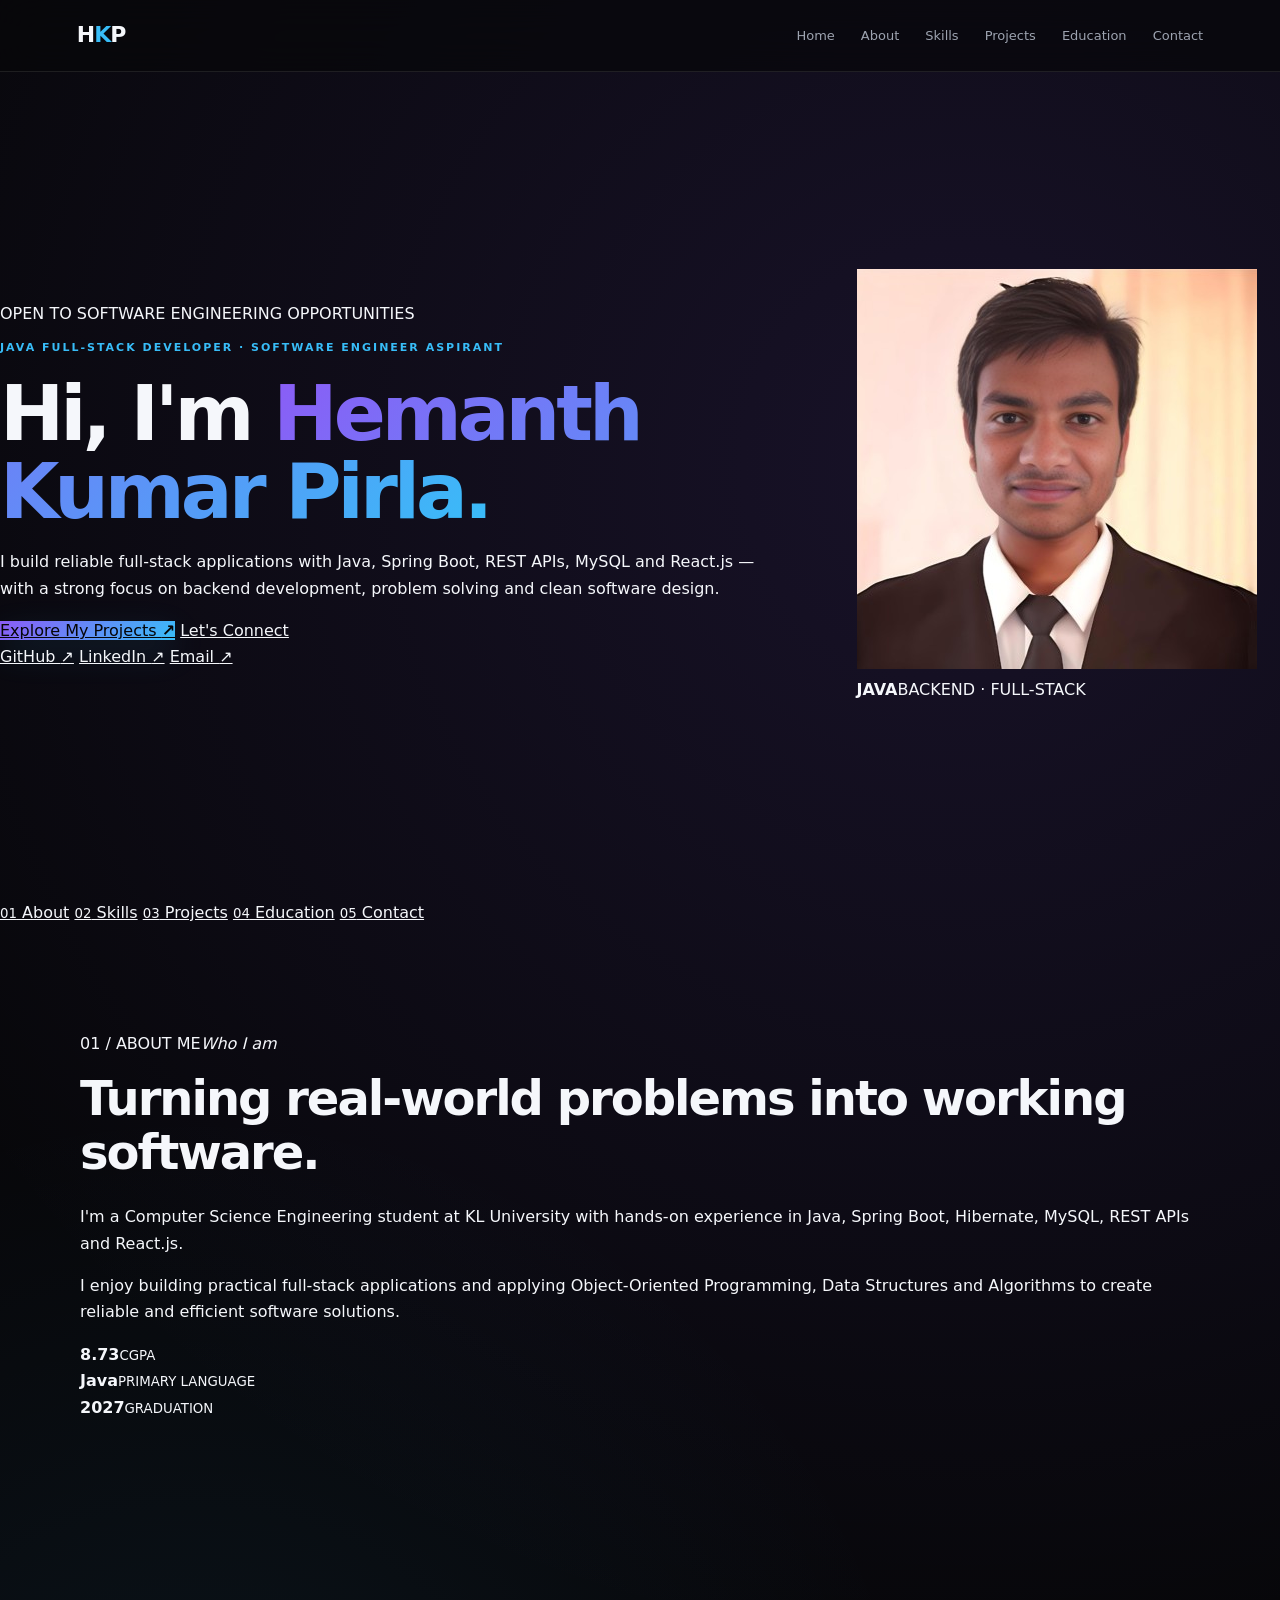
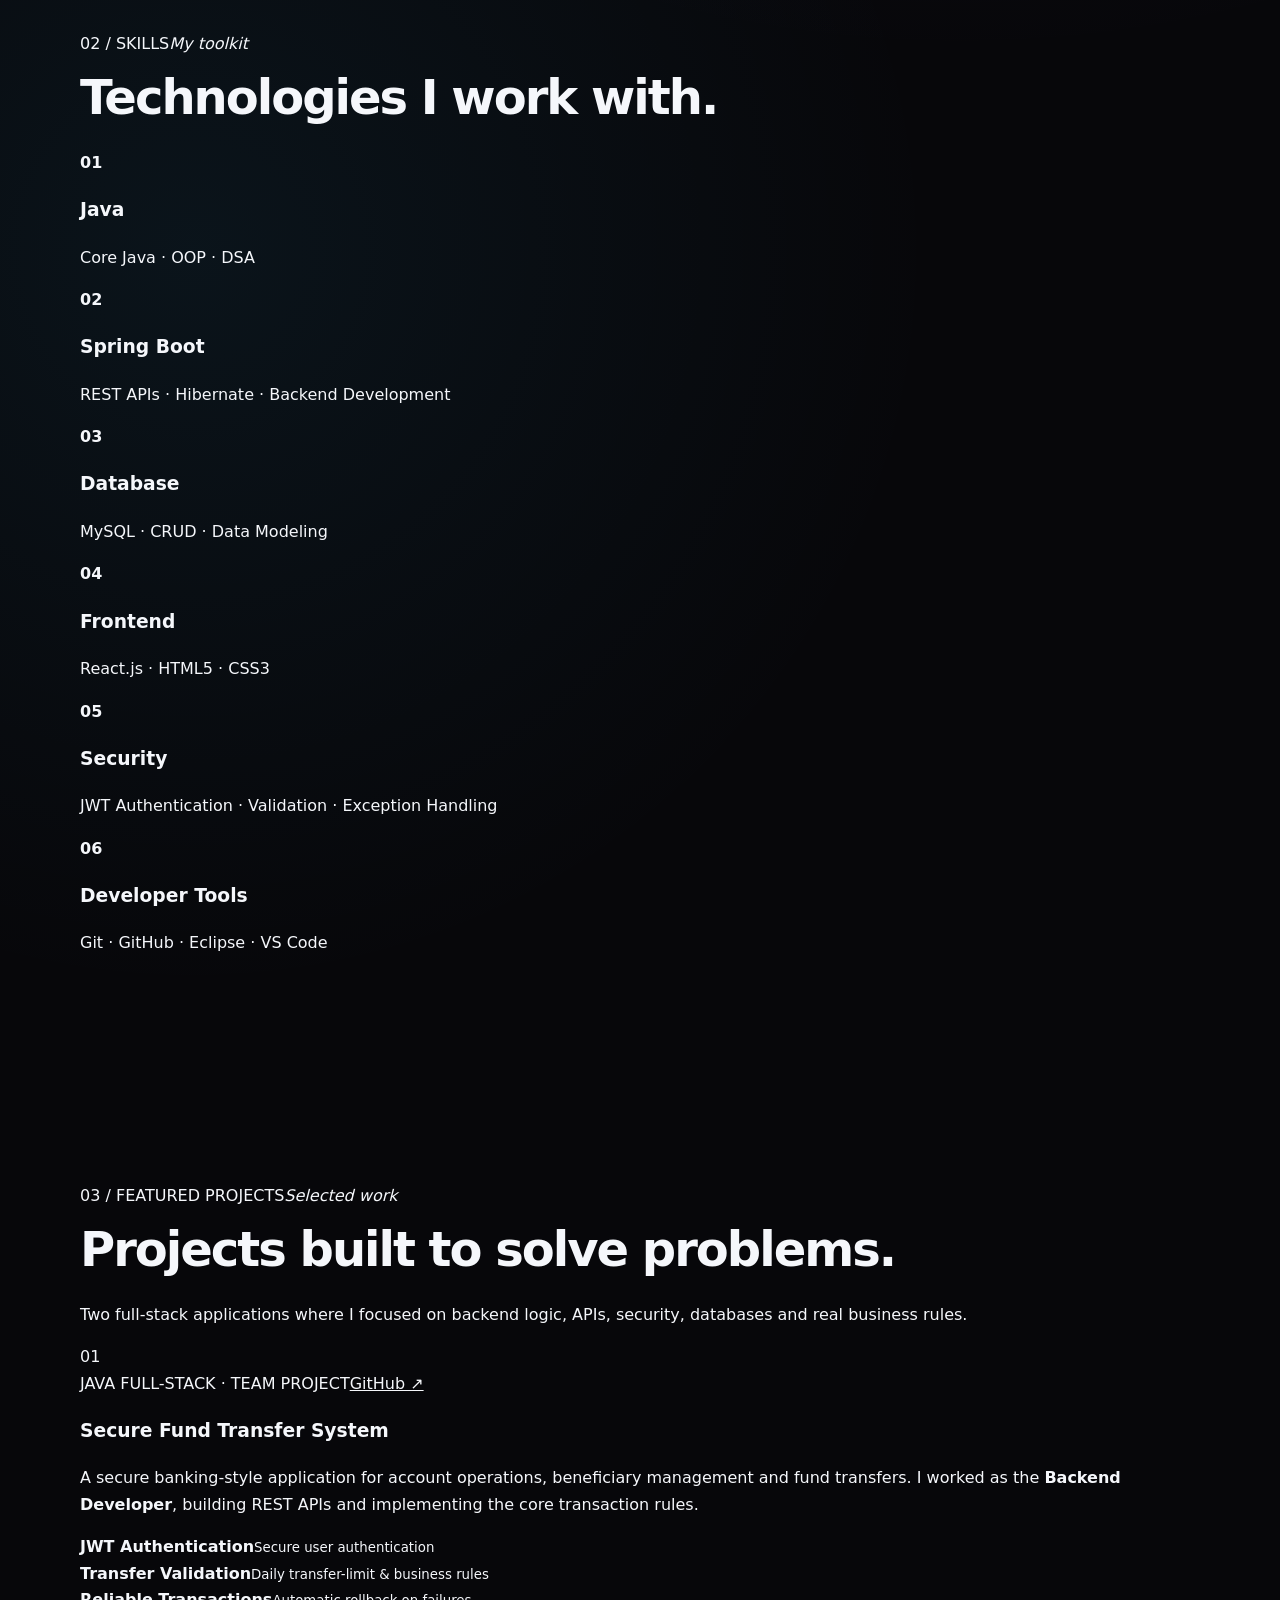
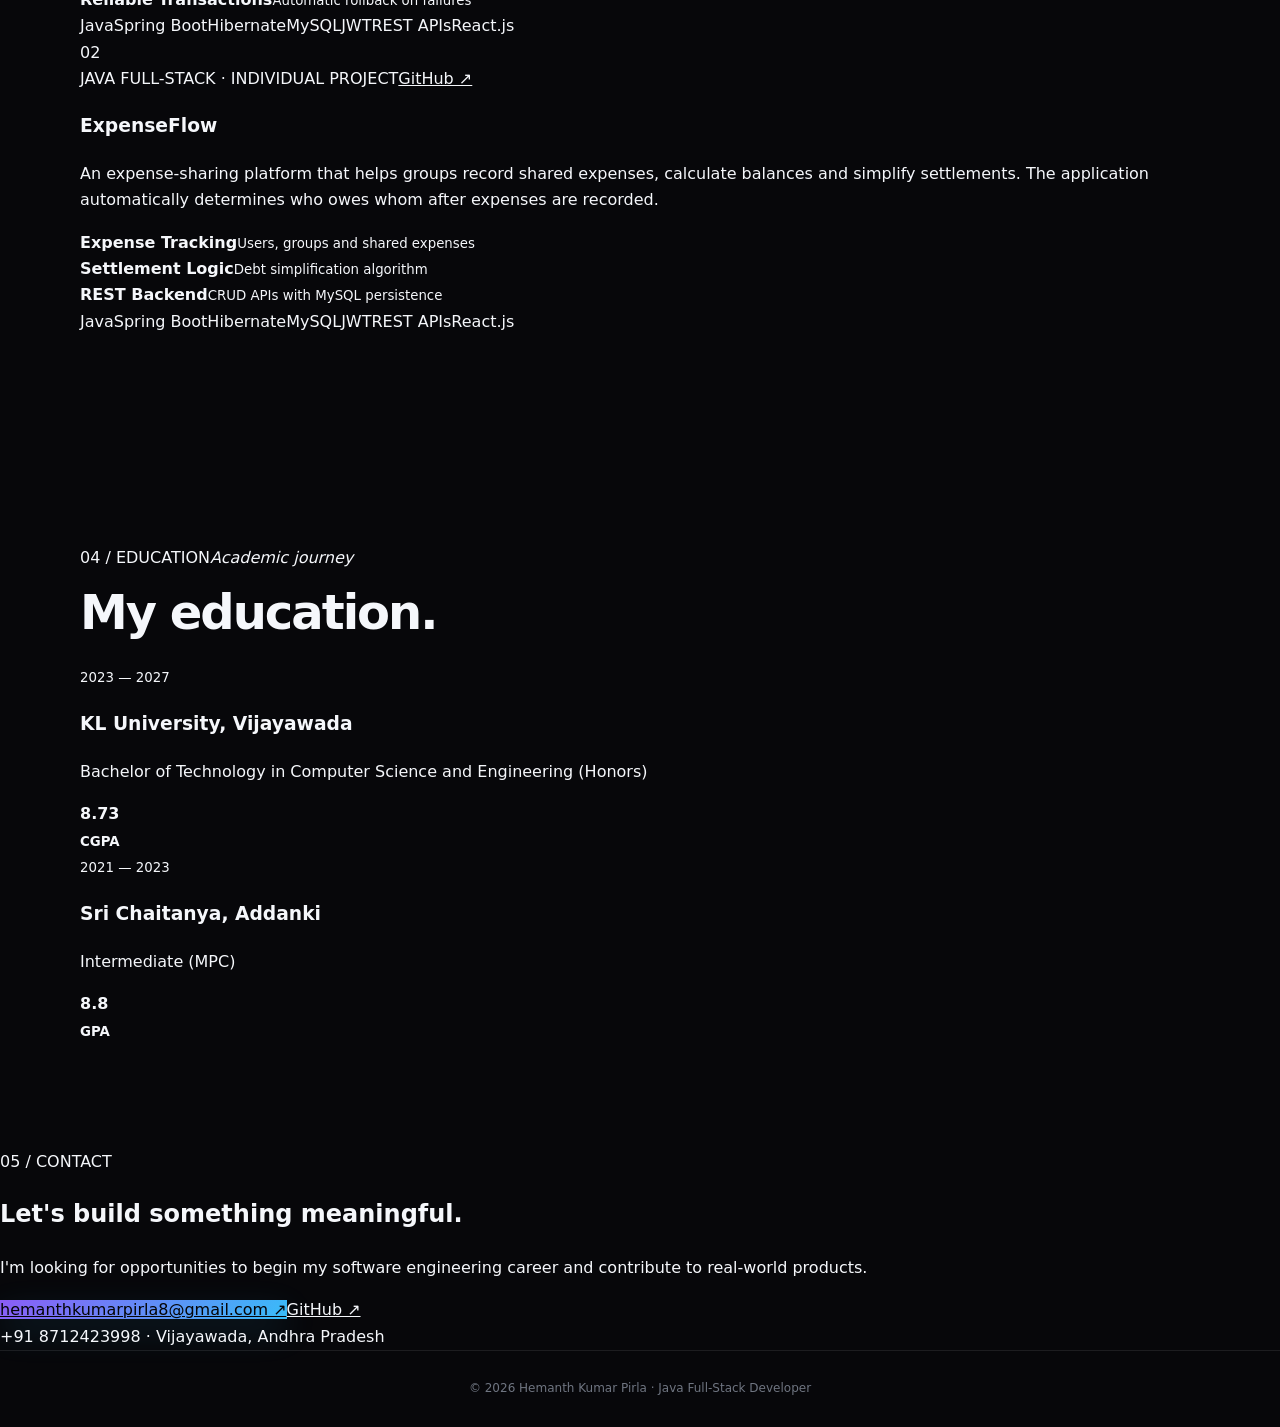
==== index.html @ 011f338f "design: create new portfolio layout with portrait hero and project showcase" ====
<!doctype html>
<html lang="en">
<head>
  <meta charset="utf-8">
  <meta name="viewport" content="width=device-width, initial-scale=1">
  <meta name="description" content="Hemanth Kumar Pirla — Java Full-Stack Developer and Software Engineer Aspirant">
  <title>Hemanth Kumar Pirla | Java Full-Stack Developer</title>
  <link rel="stylesheet" href="style.css">
</head>
<body>
  <header class="nav">
    <a class="brand" href="#home">H<span>K</span>P</a>
    <nav class="nav-links" aria-label="Main navigation">
      <a href="#home">Home</a>
      <a href="#about">About</a>
      <a href="#skills">Skills</a>
      <a href="#projects">Projects</a>
      <a href="#education">Education</a>
      <a href="#contact">Contact</a>
    </nav>
  </header>

  <main>
    <section id="home" class="hero">
      <div class="hero-content">
        <div class="availability"><i></i> OPEN TO SOFTWARE ENGINEERING OPPORTUNITIES</div>
        <p class="eyebrow">JAVA FULL-STACK DEVELOPER · SOFTWARE ENGINEER ASPIRANT</p>
        <h1>Hi, I'm <span>Hemanth Kumar Pirla.</span></h1>
        <p class="hero-description">I build reliable full-stack applications with Java, Spring Boot, REST APIs, MySQL and React.js — with a strong focus on backend development, problem solving and clean software design.</p>

        <div class="hero-actions">
          <a class="button primary" href="#projects">Explore My Projects <b>↗</b></a>
          <a class="button ghost" href="mailto:hemanthkumarpirla8@gmail.com">Let's Connect</a>
        </div>

        <div class="social-row">
          <a href="https://github.com/HemanthKumarPirla-30539" target="_blank" rel="noreferrer">GitHub <span>↗</span></a>
          <a href="http://www.linkedin.com/in/p-hemanth-kumar-97579528b" target="_blank" rel="noreferrer">LinkedIn <span>↗</span></a>
          <a href="mailto:hemanthkumarpirla8@gmail.com">Email <span>↗</span></a>
        </div>
      </div>

      <div class="portrait-area">
        <div class="portrait-orbit orbit-one"></div>
        <div class="portrait-orbit orbit-two"></div>
        <div class="portrait-glow"></div>
        <div class="portrait-frame">
          <img src="Myself.jpeg" alt="Hemanth Kumar Pirla" class="portrait">
        </div>
        <div class="portrait-tag"><strong>JAVA</strong><span>BACKEND · FULL-STACK</span></div>
      </div>
    </section>

    <div class="quick-nav" aria-label="Portfolio sections">
      <a href="#about"><small>01</small> About</a>
      <a href="#skills"><small>02</small> Skills</a>
      <a href="#projects"><small>03</small> Projects</a>
      <a href="#education"><small>04</small> Education</a>
      <a href="#contact"><small>05</small> Contact</a>
    </div>

    <section id="about" class="section">
      <div class="section-heading"><span>01 / ABOUT ME</span><em>Who I am</em></div>
      <div class="about-layout">
        <h2>Turning real-world problems into <span>working software.</span></h2>
        <div class="about-text">
          <p>I'm a Computer Science Engineering student at KL University with hands-on experience in Java, Spring Boot, Hibernate, MySQL, REST APIs and React.js.</p>
          <p>I enjoy building practical full-stack applications and applying Object-Oriented Programming, Data Structures and Algorithms to create reliable and efficient software solutions.</p>
          <div class="mini-stats"><div><strong>8.73</strong><small>CGPA</small></div><div><strong>Java</strong><small>PRIMARY LANGUAGE</small></div><div><strong>2027</strong><small>GRADUATION</small></div></div>
        </div>
      </div>
    </section>

    <section id="skills" class="section">
      <div class="section-heading"><span>02 / SKILLS</span><em>My toolkit</em></div>
      <h2>Technologies I <span>work with.</span></h2>
      <div class="skill-list">
        <div class="skill"><b>01</b><div><h3>Java</h3><p>Core Java · OOP · DSA</p></div></div>
        <div class="skill"><b>02</b><div><h3>Spring Boot</h3><p>REST APIs · Hibernate · Backend Development</p></div></div>
        <div class="skill"><b>03</b><div><h3>Database</h3><p>MySQL · CRUD · Data Modeling</p></div></div>
        <div class="skill"><b>04</b><div><h3>Frontend</h3><p>React.js · HTML5 · CSS3</p></div></div>
        <div class="skill"><b>05</b><div><h3>Security</h3><p>JWT Authentication · Validation · Exception Handling</p></div></div>
        <div class="skill"><b>06</b><div><h3>Developer Tools</h3><p>Git · GitHub · Eclipse · VS Code</p></div></div>
      </div>
    </section>

    <section id="projects" class="section projects-section">
      <div class="section-heading"><span>03 / FEATURED PROJECTS</span><em>Selected work</em></div>
      <div class="projects-intro"><h2>Projects built to <span>solve problems.</span></h2><p>Two full-stack applications where I focused on backend logic, APIs, security, databases and real business rules.</p></div>

      <article class="project-card fund">
        <div class="project-index">01</div>
        <div class="project-main">
          <div class="project-top"><span>JAVA FULL-STACK · TEAM PROJECT</span><a href="https://github.com/HemanthKumarPirla-30539/Fund-Transfer-with-Limit-Balance-Exceptions" target="_blank" rel="noreferrer">GitHub ↗</a></div>
          <h3>Secure Fund Transfer System</h3>
          <p>A secure banking-style application for account operations, beneficiary management and fund transfers. I worked as the <strong>Backend Developer</strong>, building REST APIs and implementing the core transaction rules.</p>
          <div class="project-features"><div><b>JWT Authentication</b><small>Secure user authentication</small></div><div><b>Transfer Validation</b><small>Daily transfer-limit & business rules</small></div><div><b>Reliable Transactions</b><small>Automatic rollback on failures</small></div></div>
          <div class="tech"><span>Java</span><span>Spring Boot</span><span>Hibernate</span><span>MySQL</span><span>JWT</span><span>REST APIs</span><span>React.js</span></div>
        </div>
      </article>

      <article class="project-card expense">
        <div class="project-index">02</div>
        <div class="project-main">
          <div class="project-top"><span>JAVA FULL-STACK · INDIVIDUAL PROJECT</span><a href="https://github.com/HemanthKumarPirla-30539/ExpenseFlow-Expense-Sharing-Plotform" target="_blank" rel="noreferrer">GitHub ↗</a></div>
          <h3>ExpenseFlow</h3>
          <p>An expense-sharing platform that helps groups record shared expenses, calculate balances and simplify settlements. The application automatically determines who owes whom after expenses are recorded.</p>
          <div class="project-features"><div><b>Expense Tracking</b><small>Users, groups and shared expenses</small></div><div><b>Settlement Logic</b><small>Debt simplification algorithm</small></div><div><b>REST Backend</b><small>CRUD APIs with MySQL persistence</small></div></div>
          <div class="tech"><span>Java</span><span>Spring Boot</span><span>Hibernate</span><span>MySQL</span><span>JWT</span><span>REST APIs</span><span>React.js</span></div>
        </div>
      </article>
    </section>

    <section id="education" class="section">
      <div class="section-heading"><span>04 / EDUCATION</span><em>Academic journey</em></div>
      <h2>My <span>education.</span></h2>
      <div class="education-list">
        <div class="education-item"><div><small>2023 — 2027</small><h3>KL University, Vijayawada</h3><p>Bachelor of Technology in Computer Science and Engineering (Honors)</p></div><strong>8.73<br><small>CGPA</small></strong></div>
        <div class="education-item"><div><small>2021 — 2023</small><h3>Sri Chaitanya, Addanki</h3><p>Intermediate (MPC)</p></div><strong>8.8<br><small>GPA</small></strong></div>
      </div>
    </section>

    <section id="contact" class="contact-section">
      <span>05 / CONTACT</span>
      <h2>Let's build something <span>meaningful.</span></h2>
      <p>I'm looking for opportunities to begin my software engineering career and contribute to real-world products.</p>
      <div class="contact-buttons"><a class="button primary" href="mailto:hemanthkumarpirla8@gmail.com">hemanthkumarpirla8@gmail.com ↗</a><a class="button ghost" href="https://github.com/HemanthKumarPirla-30539" target="_blank" rel="noreferrer">GitHub ↗</a></div>
      <div class="contact-line">+91 8712423998 · Vijayawada, Andhra Pradesh</div>
    </section>
  </main>

  <footer>© 2026 Hemanth Kumar Pirla · Java Full-Stack Developer</footer>
</body>
</html>
---- style.css ----
:root{--bg:#07070a;--panel:#0d0e13;--panel2:#12131a;--text:#f5f7fb;--muted:#9da3b0;--line:rgba(255,255,255,.09);--purple:#8b5cf6;--blue:#38bdf8;--green:#34d399;--gradient:linear-gradient(135deg,#8b5cf6,#38bdf8)}*{box-sizing:border-box}html{scroll-behavior:smooth}body{margin:0;background:radial-gradient(circle at 75% 10%,rgba(139,92,246,.13),transparent 28%),radial-gradient(circle at 15% 40%,rgba(56,189,248,.07),transparent 25%),var(--bg);color:var(--text);font-family:Inter,ui-sans-serif,system-ui,-apple-system,BlinkMacSystemFont,"Segoe UI",sans-serif;line-height:1.65}a{color:inherit}.nav{position:sticky;top:0;z-index:20;height:72px;display:flex;align-items:center;justify-content:space-between;padding:0 6%;border-bottom:1px solid var(--line);background:rgba(7,7,10,.72);backdrop-filter:blur(18px)}.brand{font-size:22px;font-weight:900;text-decoration:none;letter-spacing:-1px}.brand span{color:var(--blue)}.nav-links{display:flex;gap:26px}.nav-links a{font-size:13px;color:var(--muted);text-decoration:none;transition:.2s}.nav-links a:hover{color:#fff}.section{width:min(1120px,88%);margin:0 auto;padding:105px 0}.hero{min-height:calc(100vh - 72px);display:grid;grid-template-columns:1.3fr .7fr;align-items:center;gap:70px}.eyebrow,.section-label,.project-type{color:var(--blue);font-size:11px;font-weight:800;letter-spacing:2px}.hero h1{font-size:clamp(42px,6vw,78px);line-height:1.02;letter-spacing:-4px;margin:18px 0}.hero h1 span{background:var(--gradient);-webkit-background-clip:text;background-clip:text;color:transparent}.hero-text{max-width:670px;color:var(--muted);font-size:18px}.actions{display:flex;gap:12px;margin:30px 0 20px}.btn{display:inline-flex;align-items:center;justify-content:center;padding:12px 20px;border-radius:10px;text-decoration:none;font-weight:800;font-size:14px;border:1px solid var(--line);transition:.25s}.btn:hover{transform:translateY(-3px)}.primary{background:var(--gradient);color:#050507;border:0;box-shadow:0 12px 35px rgba(56,189,248,.14)}.secondary{background:rgba(255,255,255,.03)}.socials{display:flex;gap:22px}.socials a{font-size:13px;color:var(--muted);text-decoration:none}.socials a:hover{color:#fff}.hero-photo-wrap{position:relative;display:flex;justify-content:center}.glow{position:absolute;width:320px;height:320px;border-radius:50%;background:linear-gradient(135deg,rgba(139,92,246,.28),rgba(56,189,248,.18));filter:blur(35px)}.hero-photo{position:relative;width:min(350px,80vw);aspect-ratio:1;object-fit:cover;border-radius:50%;border:2px solid rgba(255,255,255,.18);box-shadow:0 0 0 10px rgba(255,255,255,.025),0 30px 100px rgba(0,0,0,.65)}.about-grid{display:grid;grid-template-columns:1fr 1fr;gap:80px;margin-top:28px}.section h2{font-size:clamp(30px,4vw,48px);line-height:1.12;letter-spacing:-2px;margin:14px 0 25px}.about-copy{color:var(--muted);font-size:16px}.skill-grid{display:grid;grid-template-columns:repeat(3,1fr);gap:14px}.skill-card,.project,.timeline-item{background:linear-gradient(145deg,rgba(255,255,255,.045),rgba(255,255,255,.018));border:1px solid var(--line);border-radius:16px}.skill-card{padding:24px}.skill-card span{color:var(--purple);font-size:11px;font-weight:900}.skill-card h3{margin:20px 0 4px}.skill-card p{margin:0;color:var(--muted);font-size:13px}.projects{display:grid;gap:16px}.project{display:grid;grid-template-columns:90px 1fr;padding:30px}.project.featured{border-color:rgba(139,92,246,.35);background:radial-gradient(circle at 100% 0,rgba(139,92,246,.09),transparent 40%),var(--panel)}.project-number{font-size:13px;color:var(--purple);font-weight:900}.project-body h3{font-size:28px;margin:7px 0}.project-body>p:not(.project-type){color:var(--muted);max-width:800px}.tags{display:flex;flex-wrap:wrap;gap:8px;margin:18px 0}.tags span{font-size:11px;padding:6px 10px;border:1px solid var(--line);border-radius:999px;color:#cdd2dc;background:rgba(255,255,255,.025)}.project-link{display:inline-block;color:#fff;text-decoration:none;font-size:13px;font-weight:800}.project-link:hover{color:var(--blue)}.timeline{display:grid;gap:12px}.timeline-item{padding:22px 25px;display:flex;justify-content:space-between;gap:30px}.timeline-item strong{font-size:16px}.timeline-item p,.timeline-item span{color:var(--muted);margin:5px 0;font-size:13px}.contact{text-align:center;border-top:1px solid var(--line)}.contact>p{max-width:620px;margin:0 auto 28px;color:var(--muted)}.contact-meta{display:flex;justify-content:center;gap:25px;margin-top:22px;color:var(--muted);font-size:13px}footer{text-align:center;color:#6f7581;border-top:1px solid var(--line);padding:28px;font-size:12px}@media(max-width:800px){.nav-links{display:none}.hero{grid-template-columns:1fr;gap:35px;padding-top:65px}.hero-photo-wrap{order:-1}.hero-photo{width:230px}.about-grid,.skill-grid{grid-template-columns:1fr}.section{padding:75px 0}.project{grid-template-columns:1fr;gap:12px}.timeline-item{flex-direction:column;gap:5px}.hero h1{letter-spacing:-2px}.contact-meta{flex-direction:column;gap:5px}}
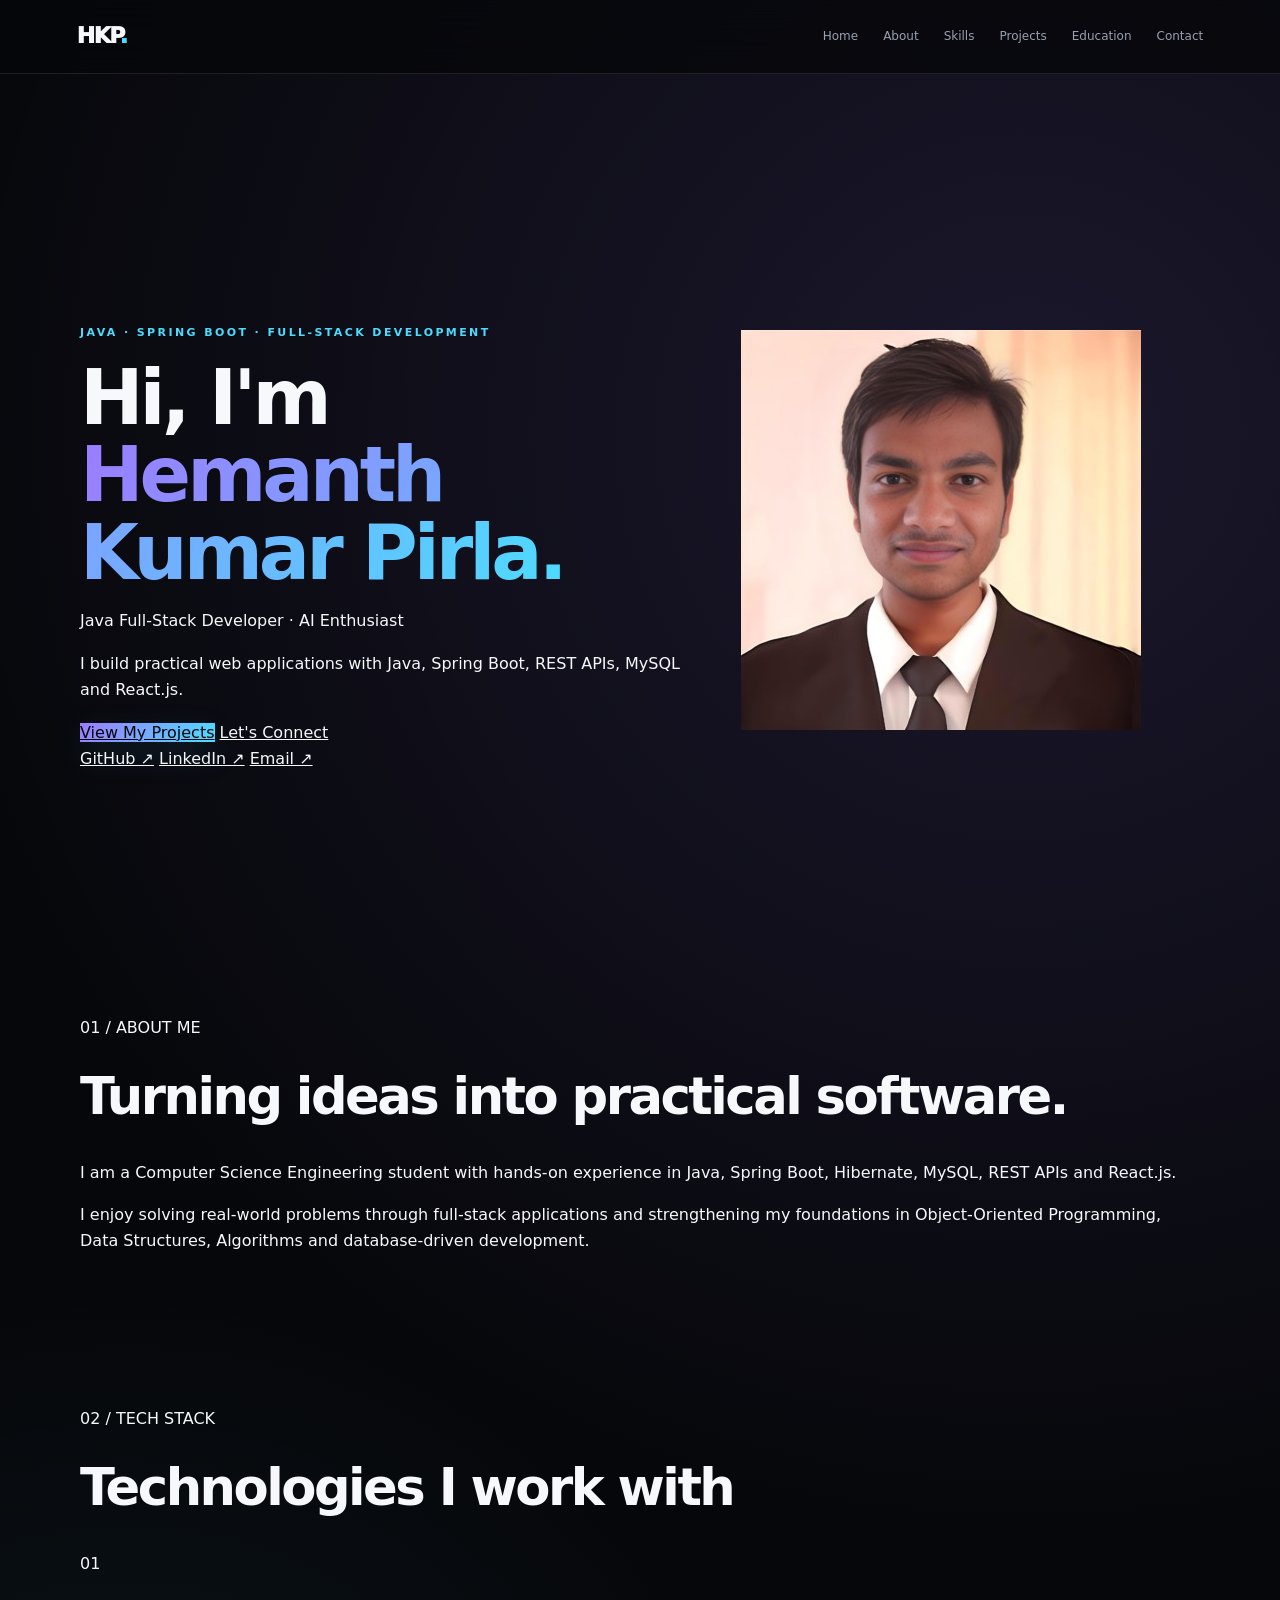
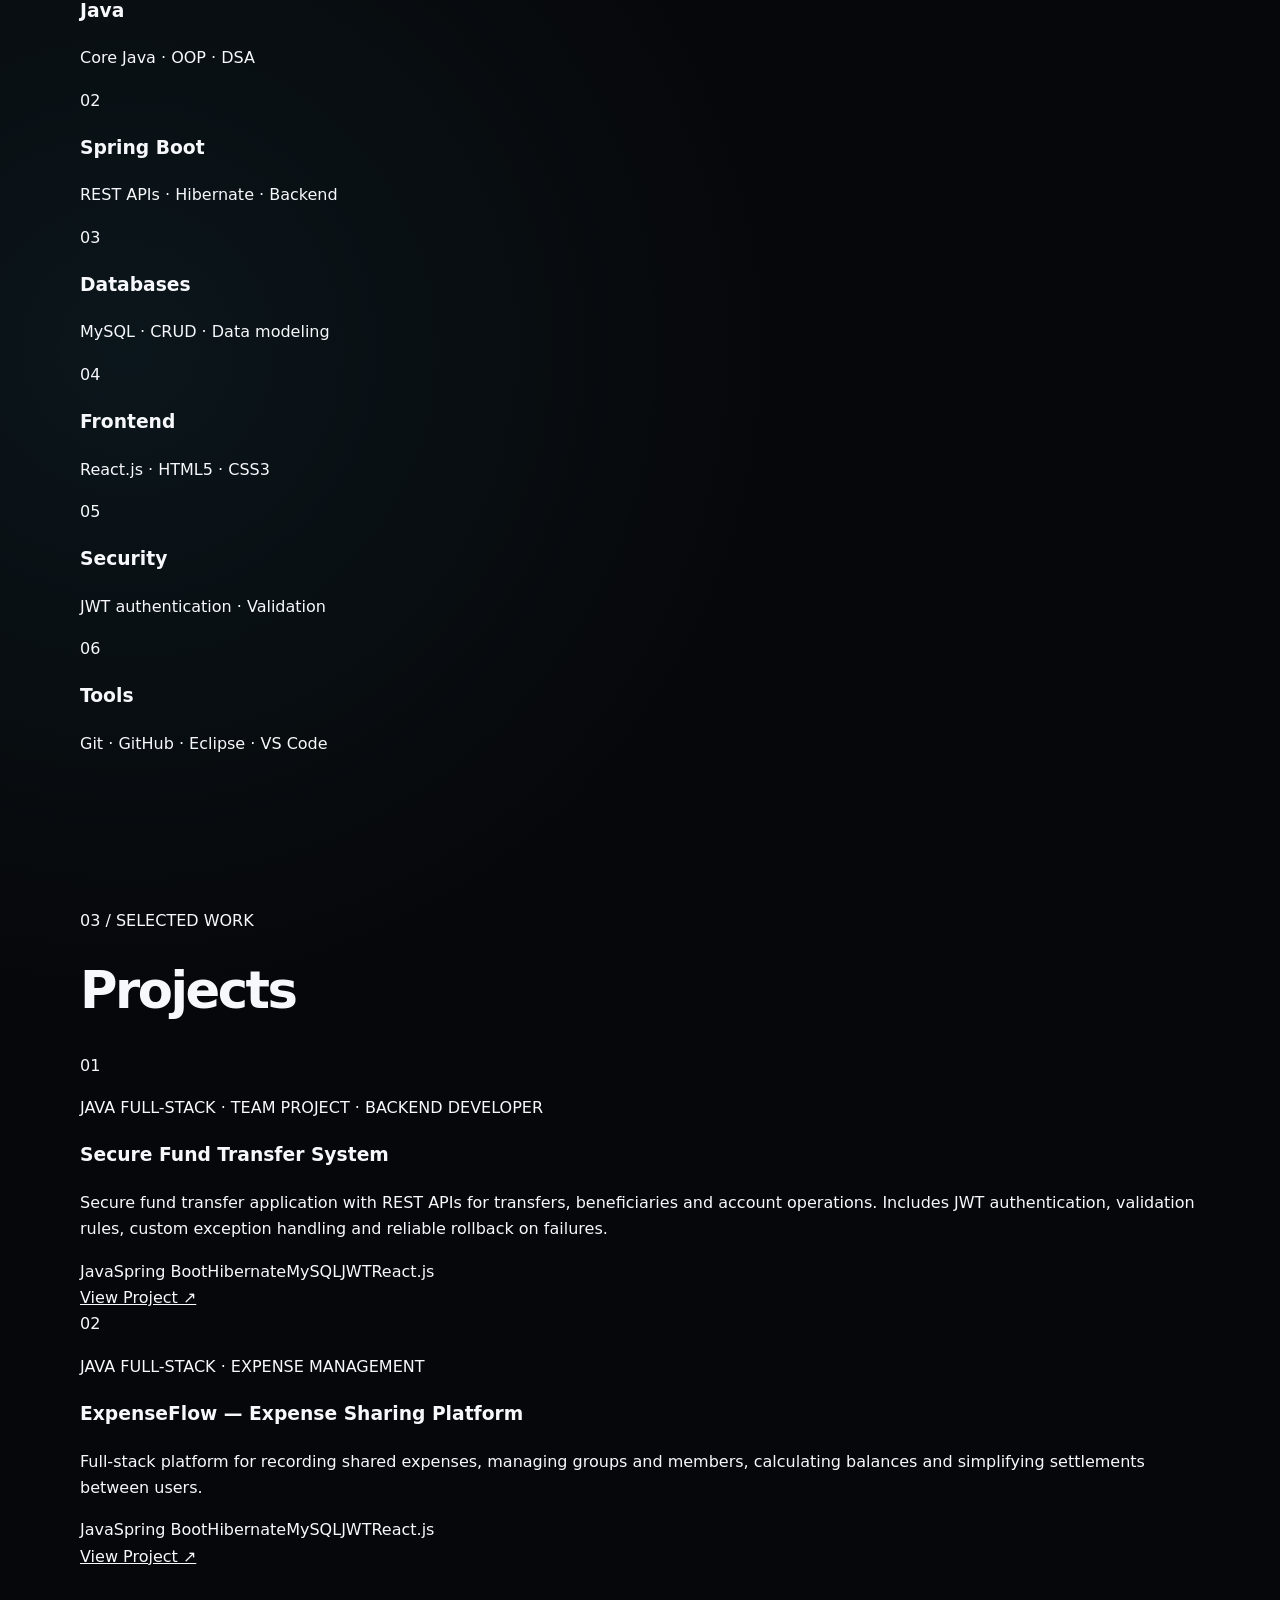
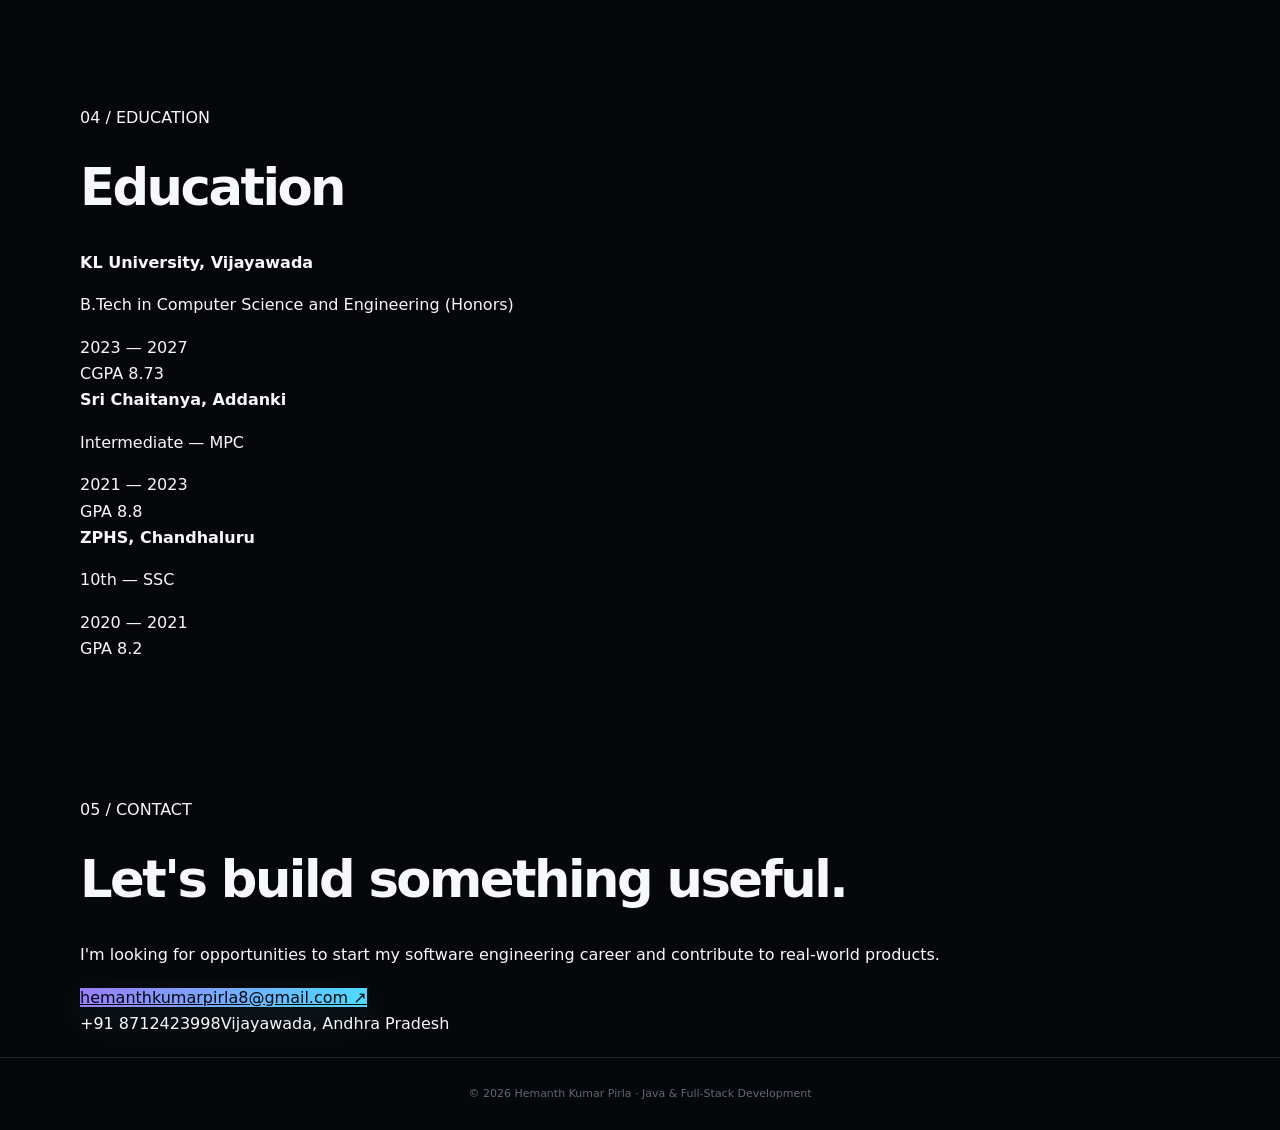
==== commit 0b97a364: "design: refine hero layout and portfolio sections" ====
--- a/index.html
+++ b/index.html
@@ -1,134 +1,121 @@
 <!doctype html>
 <html lang="en">
 <head>
-  <meta charset="utf-8">
-  <meta name="viewport" content="width=device-width, initial-scale=1">
-  <meta name="description" content="Hemanth Kumar Pirla — Java Full-Stack Developer and Software Engineer Aspirant">
-  <title>Hemanth Kumar Pirla | Java Full-Stack Developer</title>
-  <link rel="stylesheet" href="style.css">
+<meta charset="utf-8">
+<meta name="viewport" content="width=device-width,initial-scale=1">
+<meta name="description" content="Hemanth Kumar Pirla — Java and Full-Stack Developer">
+<title>Hemanth Kumar Pirla | Portfolio</title>
+<link rel="stylesheet" href="style.css">
 </head>
 <body>
-  <header class="nav">
-    <a class="brand" href="#home">H<span>K</span>P</a>
-    <nav class="nav-links" aria-label="Main navigation">
-      <a href="#home">Home</a>
-      <a href="#about">About</a>
-      <a href="#skills">Skills</a>
-      <a href="#projects">Projects</a>
-      <a href="#education">Education</a>
-      <a href="#contact">Contact</a>
-    </nav>
-  </header>
+<nav class="nav">
+  <a class="brand" href="#home">HKP<span>.</span></a>
+  <div class="nav-links">
+    <a href="#home">Home</a>
+    <a href="#about">About</a>
+    <a href="#skills">Skills</a>
+    <a href="#projects">Projects</a>
+    <a href="#education">Education</a>
+    <a href="#contact">Contact</a>
+  </div>
+</nav>
 
-  <main>
-    <section id="home" class="hero">
-      <div class="hero-content">
-        <div class="availability"><i></i> OPEN TO SOFTWARE ENGINEERING OPPORTUNITIES</div>
-        <p class="eyebrow">JAVA FULL-STACK DEVELOPER · SOFTWARE ENGINEER ASPIRANT</p>
-        <h1>Hi, I'm <span>Hemanth Kumar Pirla.</span></h1>
-        <p class="hero-description">I build reliable full-stack applications with Java, Spring Boot, REST APIs, MySQL and React.js — with a strong focus on backend development, problem solving and clean software design.</p>
+<main>
+  <!-- HOME: INTRODUCTION ONLY -->
+  <section id="home" class="hero section">
+    <div class="hero-copy">
+      <p class="eyebrow">JAVA · SPRING BOOT · FULL-STACK DEVELOPMENT</p>
+      <h1>Hi, I'm <span>Hemanth Kumar Pirla.</span></h1>
+      <p class="hero-role">Java Full-Stack Developer · AI Enthusiast</p>
+      <p class="hero-text">I build practical web applications with Java, Spring Boot, REST APIs, MySQL and React.js.</p>
+      <div class="actions">
+        <a class="btn primary" href="#projects">View My Projects</a>
+        <a class="btn secondary" href="#contact">Let's Connect</a>
+      </div>
+      <div class="socials">
+        <a href="https://github.com/HemanthKumarPirla-30539" target="_blank" rel="noreferrer">GitHub ↗</a>
+        <a href="http://www.linkedin.com/in/p-hemanth-kumar-97579528b" target="_blank" rel="noreferrer">LinkedIn ↗</a>
+        <a href="mailto:hemanthkumarpirla8@gmail.com">Email ↗</a>
+      </div>
+    </div>
+    <div class="hero-photo-wrap">
+      <div class="glow"></div>
+      <img src="Myself.jpeg" alt="Hemanth Kumar Pirla" class="hero-photo">
+    </div>
+  </section>
 
-        <div class="hero-actions">
-          <a class="button primary" href="#projects">Explore My Projects <b>↗</b></a>
-          <a class="button ghost" href="mailto:hemanthkumarpirla8@gmail.com">Let's Connect</a>
-        </div>
+  <!-- ABOUT: INTRODUCTION ONLY -->
+  <section id="about" class="section about-section">
+    <div class="section-label">01 / ABOUT ME</div>
+    <div class="about-content">
+      <h2>Turning ideas into practical software.</h2>
+      <p>I am a Computer Science Engineering student with hands-on experience in Java, Spring Boot, Hibernate, MySQL, REST APIs and React.js.</p>
+      <p>I enjoy solving real-world problems through full-stack applications and strengthening my foundations in Object-Oriented Programming, Data Structures, Algorithms and database-driven development.</p>
+    </div>
+  </section>
 
-        <div class="social-row">
-          <a href="https://github.com/HemanthKumarPirla-30539" target="_blank" rel="noreferrer">GitHub <span>↗</span></a>
-          <a href="http://www.linkedin.com/in/p-hemanth-kumar-97579528b" target="_blank" rel="noreferrer">LinkedIn <span>↗</span></a>
-          <a href="mailto:hemanthkumarpirla8@gmail.com">Email <span>↗</span></a>
-        </div>
-      </div>
+  <!-- SKILLS -->
+  <section id="skills" class="section">
+    <div class="section-label">02 / TECH STACK</div>
+    <h2>Technologies I work with</h2>
+    <div class="skill-grid">
+      <div class="skill-card"><span>01</span><h3>Java</h3><p>Core Java · OOP · DSA</p></div>
+      <div class="skill-card"><span>02</span><h3>Spring Boot</h3><p>REST APIs · Hibernate · Backend</p></div>
+      <div class="skill-card"><span>03</span><h3>Databases</h3><p>MySQL · CRUD · Data modeling</p></div>
+      <div class="skill-card"><span>04</span><h3>Frontend</h3><p>React.js · HTML5 · CSS3</p></div>
+      <div class="skill-card"><span>05</span><h3>Security</h3><p>JWT authentication · Validation</p></div>
+      <div class="skill-card"><span>06</span><h3>Tools</h3><p>Git · GitHub · Eclipse · VS Code</p></div>
+    </div>
+  </section>
 
-      <div class="portrait-area">
-        <div class="portrait-orbit orbit-one"></div>
-        <div class="portrait-orbit orbit-two"></div>
-        <div class="portrait-glow"></div>
-        <div class="portrait-frame">
-          <img src="Myself.jpeg" alt="Hemanth Kumar Pirla" class="portrait">
-        </div>
-        <div class="portrait-tag"><strong>JAVA</strong><span>BACKEND · FULL-STACK</span></div>
-      </div>
-    </section>
-
-    <div class="quick-nav" aria-label="Portfolio sections">
-      <a href="#about"><small>01</small> About</a>
-      <a href="#skills"><small>02</small> Skills</a>
-      <a href="#projects"><small>03</small> Projects</a>
-      <a href="#education"><small>04</small> Education</a>
-      <a href="#contact"><small>05</small> Contact</a>
-    </div>
-
-    <section id="about" class="section">
-      <div class="section-heading"><span>01 / ABOUT ME</span><em>Who I am</em></div>
-      <div class="about-layout">
-        <h2>Turning real-world problems into <span>working software.</span></h2>
-        <div class="about-text">
-          <p>I'm a Computer Science Engineering student at KL University with hands-on experience in Java, Spring Boot, Hibernate, MySQL, REST APIs and React.js.</p>
-          <p>I enjoy building practical full-stack applications and applying Object-Oriented Programming, Data Structures and Algorithms to create reliable and efficient software solutions.</p>
-          <div class="mini-stats"><div><strong>8.73</strong><small>CGPA</small></div><div><strong>Java</strong><small>PRIMARY LANGUAGE</small></div><div><strong>2027</strong><small>GRADUATION</small></div></div>
-        </div>
-      </div>
-    </section>
-
-    <section id="skills" class="section">
-      <div class="section-heading"><span>02 / SKILLS</span><em>My toolkit</em></div>
-      <h2>Technologies I <span>work with.</span></h2>
-      <div class="skill-list">
-        <div class="skill"><b>01</b><div><h3>Java</h3><p>Core Java · OOP · DSA</p></div></div>
-        <div class="skill"><b>02</b><div><h3>Spring Boot</h3><p>REST APIs · Hibernate · Backend Development</p></div></div>
-        <div class="skill"><b>03</b><div><h3>Database</h3><p>MySQL · CRUD · Data Modeling</p></div></div>
-        <div class="skill"><b>04</b><div><h3>Frontend</h3><p>React.js · HTML5 · CSS3</p></div></div>
-        <div class="skill"><b>05</b><div><h3>Security</h3><p>JWT Authentication · Validation · Exception Handling</p></div></div>
-        <div class="skill"><b>06</b><div><h3>Developer Tools</h3><p>Git · GitHub · Eclipse · VS Code</p></div></div>
-      </div>
-    </section>
-
-    <section id="projects" class="section projects-section">
-      <div class="section-heading"><span>03 / FEATURED PROJECTS</span><em>Selected work</em></div>
-      <div class="projects-intro"><h2>Projects built to <span>solve problems.</span></h2><p>Two full-stack applications where I focused on backend logic, APIs, security, databases and real business rules.</p></div>
-
-      <article class="project-card fund">
-        <div class="project-index">01</div>
-        <div class="project-main">
-          <div class="project-top"><span>JAVA FULL-STACK · TEAM PROJECT</span><a href="https://github.com/HemanthKumarPirla-30539/Fund-Transfer-with-Limit-Balance-Exceptions" target="_blank" rel="noreferrer">GitHub ↗</a></div>
+  <!-- PROJECTS -->
+  <section id="projects" class="section">
+    <div class="section-label">03 / SELECTED WORK</div>
+    <h2>Projects</h2>
+    <div class="projects">
+      <article class="project featured">
+        <div class="project-number">01</div>
+        <div class="project-body">
+          <p class="project-type">JAVA FULL-STACK · TEAM PROJECT · BACKEND DEVELOPER</p>
           <h3>Secure Fund Transfer System</h3>
-          <p>A secure banking-style application for account operations, beneficiary management and fund transfers. I worked as the <strong>Backend Developer</strong>, building REST APIs and implementing the core transaction rules.</p>
-          <div class="project-features"><div><b>JWT Authentication</b><small>Secure user authentication</small></div><div><b>Transfer Validation</b><small>Daily transfer-limit & business rules</small></div><div><b>Reliable Transactions</b><small>Automatic rollback on failures</small></div></div>
-          <div class="tech"><span>Java</span><span>Spring Boot</span><span>Hibernate</span><span>MySQL</span><span>JWT</span><span>REST APIs</span><span>React.js</span></div>
+          <p>Secure fund transfer application with REST APIs for transfers, beneficiaries and account operations. Includes JWT authentication, validation rules, custom exception handling and reliable rollback on failures.</p>
+          <div class="tags"><span>Java</span><span>Spring Boot</span><span>Hibernate</span><span>MySQL</span><span>JWT</span><span>React.js</span></div>
+          <a class="project-link" href="https://github.com/HemanthKumarPirla-30539/Fund-Transfer-with-Limit-Balance-Exceptions" target="_blank" rel="noreferrer">View Project ↗</a>
         </div>
       </article>
-
-      <article class="project-card expense">
-        <div class="project-index">02</div>
-        <div class="project-main">
-          <div class="project-top"><span>JAVA FULL-STACK · INDIVIDUAL PROJECT</span><a href="https://github.com/HemanthKumarPirla-30539/ExpenseFlow-Expense-Sharing-Plotform" target="_blank" rel="noreferrer">GitHub ↗</a></div>
-          <h3>ExpenseFlow</h3>
-          <p>An expense-sharing platform that helps groups record shared expenses, calculate balances and simplify settlements. The application automatically determines who owes whom after expenses are recorded.</p>
-          <div class="project-features"><div><b>Expense Tracking</b><small>Users, groups and shared expenses</small></div><div><b>Settlement Logic</b><small>Debt simplification algorithm</small></div><div><b>REST Backend</b><small>CRUD APIs with MySQL persistence</small></div></div>
-          <div class="tech"><span>Java</span><span>Spring Boot</span><span>Hibernate</span><span>MySQL</span><span>JWT</span><span>REST APIs</span><span>React.js</span></div>
+      <article class="project">
+        <div class="project-number">02</div>
+        <div class="project-body">
+          <p class="project-type">JAVA FULL-STACK · EXPENSE MANAGEMENT</p>
+          <h3>ExpenseFlow — Expense Sharing Platform</h3>
+          <p>Full-stack platform for recording shared expenses, managing groups and members, calculating balances and simplifying settlements between users.</p>
+          <div class="tags"><span>Java</span><span>Spring Boot</span><span>Hibernate</span><span>MySQL</span><span>JWT</span><span>React.js</span></div>
+          <a class="project-link" href="https://github.com/HemanthKumarPirla-30539/ExpenseFlow-Expense-Sharing-Plotform" target="_blank" rel="noreferrer">View Project ↗</a>
         </div>
       </article>
-    </section>
+    </div>
+  </section>
 
-    <section id="education" class="section">
-      <div class="section-heading"><span>04 / EDUCATION</span><em>Academic journey</em></div>
-      <h2>My <span>education.</span></h2>
-      <div class="education-list">
-        <div class="education-item"><div><small>2023 — 2027</small><h3>KL University, Vijayawada</h3><p>Bachelor of Technology in Computer Science and Engineering (Honors)</p></div><strong>8.73<br><small>CGPA</small></strong></div>
-        <div class="education-item"><div><small>2021 — 2023</small><h3>Sri Chaitanya, Addanki</h3><p>Intermediate (MPC)</p></div><strong>8.8<br><small>GPA</small></strong></div>
-      </div>
-    </section>
+  <!-- EDUCATION -->
+  <section id="education" class="section">
+    <div class="section-label">04 / EDUCATION</div>
+    <h2>Education</h2>
+    <div class="timeline">
+      <div class="timeline-item"><div><strong>KL University, Vijayawada</strong><p>B.Tech in Computer Science and Engineering (Honors)</p></div><span>2023 — 2027<br>CGPA 8.73</span></div>
+      <div class="timeline-item"><div><strong>Sri Chaitanya, Addanki</strong><p>Intermediate — MPC</p></div><span>2021 — 2023<br>GPA 8.8</span></div>
+      <div class="timeline-item"><div><strong>ZPHS, Chandhaluru</strong><p>10th — SSC</p></div><span>2020 — 2021<br>GPA 8.2</span></div>
+    </div>
+  </section>
 
-    <section id="contact" class="contact-section">
-      <span>05 / CONTACT</span>
-      <h2>Let's build something <span>meaningful.</span></h2>
-      <p>I'm looking for opportunities to begin my software engineering career and contribute to real-world products.</p>
-      <div class="contact-buttons"><a class="button primary" href="mailto:hemanthkumarpirla8@gmail.com">hemanthkumarpirla8@gmail.com ↗</a><a class="button ghost" href="https://github.com/HemanthKumarPirla-30539" target="_blank" rel="noreferrer">GitHub ↗</a></div>
-      <div class="contact-line">+91 8712423998 · Vijayawada, Andhra Pradesh</div>
-    </section>
-  </main>
-
-  <footer>© 2026 Hemanth Kumar Pirla · Java Full-Stack Developer</footer>
+  <!-- CONTACT -->
+  <section id="contact" class="contact section">
+    <div class="section-label">05 / CONTACT</div>
+    <h2>Let's build something useful.</h2>
+    <p>I'm looking for opportunities to start my software engineering career and contribute to real-world products.</p>
+    <a class="btn primary" href="mailto:hemanthkumarpirla8@gmail.com">hemanthkumarpirla8@gmail.com ↗</a>
+    <div class="contact-meta"><span>+91 8712423998</span><span>Vijayawada, Andhra Pradesh</span></div>
+  </section>
+</main>
+<footer>© 2026 Hemanth Kumar Pirla · Java & Full-Stack Development</footer>
 </body>
 </html>
--- a/style.css
+++ b/style.css
@@ -1 +1 @@
-:root{--bg:#07070a;--panel:#0d0e13;--panel2:#12131a;--text:#f5f7fb;--muted:#9da3b0;--line:rgba(255,255,255,.09);--purple:#8b5cf6;--blue:#38bdf8;--green:#34d399;--gradient:linear-gradient(135deg,#8b5cf6,#38bdf8)}*{box-sizing:border-box}html{scroll-behavior:smooth}body{margin:0;background:radial-gradient(circle at 75% 10%,rgba(139,92,246,.13),transparent 28%),radial-gradient(circle at 15% 40%,rgba(56,189,248,.07),transparent 25%),var(--bg);color:var(--text);font-family:Inter,ui-sans-serif,system-ui,-apple-system,BlinkMacSystemFont,"Segoe UI",sans-serif;line-height:1.65}a{color:inherit}.nav{position:sticky;top:0;z-index:20;height:72px;display:flex;align-items:center;justify-content:space-between;padding:0 6%;border-bottom:1px solid var(--line);background:rgba(7,7,10,.72);backdrop-filter:blur(18px)}.brand{font-size:22px;font-weight:900;text-decoration:none;letter-spacing:-1px}.brand span{color:var(--blue)}.nav-links{display:flex;gap:26px}.nav-links a{font-size:13px;color:var(--muted);text-decoration:none;transition:.2s}.nav-links a:hover{color:#fff}.section{width:min(1120px,88%);margin:0 auto;padding:105px 0}.hero{min-height:calc(100vh - 72px);display:grid;grid-template-columns:1.3fr .7fr;align-items:center;gap:70px}.eyebrow,.section-label,.project-type{color:var(--blue);font-size:11px;font-weight:800;letter-spacing:2px}.hero h1{font-size:clamp(42px,6vw,78px);line-height:1.02;letter-spacing:-4px;margin:18px 0}.hero h1 span{background:var(--gradient);-webkit-background-clip:text;background-clip:text;color:transparent}.hero-text{max-width:670px;color:var(--muted);font-size:18px}.actions{display:flex;gap:12px;margin:30px 0 20px}.btn{display:inline-flex;align-items:center;justify-content:center;padding:12px 20px;border-radius:10px;text-decoration:none;font-weight:800;font-size:14px;border:1px solid var(--line);transition:.25s}.btn:hover{transform:translateY(-3px)}.primary{background:var(--gradient);color:#050507;border:0;box-shadow:0 12px 35px rgba(56,189,248,.14)}.secondary{background:rgba(255,255,255,.03)}.socials{display:flex;gap:22px}.socials a{font-size:13px;color:var(--muted);text-decoration:none}.socials a:hover{color:#fff}.hero-photo-wrap{position:relative;display:flex;justify-content:center}.glow{position:absolute;width:320px;height:320px;border-radius:50%;background:linear-gradient(135deg,rgba(139,92,246,.28),rgba(56,189,248,.18));filter:blur(35px)}.hero-photo{position:relative;width:min(350px,80vw);aspect-ratio:1;object-fit:cover;border-radius:50%;border:2px solid rgba(255,255,255,.18);box-shadow:0 0 0 10px rgba(255,255,255,.025),0 30px 100px rgba(0,0,0,.65)}.about-grid{display:grid;grid-template-columns:1fr 1fr;gap:80px;margin-top:28px}.section h2{font-size:clamp(30px,4vw,48px);line-height:1.12;letter-spacing:-2px;margin:14px 0 25px}.about-copy{color:var(--muted);font-size:16px}.skill-grid{display:grid;grid-template-columns:repeat(3,1fr);gap:14px}.skill-card,.project,.timeline-item{background:linear-gradient(145deg,rgba(255,255,255,.045),rgba(255,255,255,.018));border:1px solid var(--line);border-radius:16px}.skill-card{padding:24px}.skill-card span{color:var(--purple);font-size:11px;font-weight:900}.skill-card h3{margin:20px 0 4px}.skill-card p{margin:0;color:var(--muted);font-size:13px}.projects{display:grid;gap:16px}.project{display:grid;grid-template-columns:90px 1fr;padding:30px}.project.featured{border-color:rgba(139,92,246,.35);background:radial-gradient(circle at 100% 0,rgba(139,92,246,.09),transparent 40%),var(--panel)}.project-number{font-size:13px;color:var(--purple);font-weight:900}.project-body h3{font-size:28px;margin:7px 0}.project-body>p:not(.project-type){color:var(--muted);max-width:800px}.tags{display:flex;flex-wrap:wrap;gap:8px;margin:18px 0}.tags span{font-size:11px;padding:6px 10px;border:1px solid var(--line);border-radius:999px;color:#cdd2dc;background:rgba(255,255,255,.025)}.project-link{display:inline-block;color:#fff;text-decoration:none;font-size:13px;font-weight:800}.project-link:hover{color:var(--blue)}.timeline{display:grid;gap:12px}.timeline-item{padding:22px 25px;display:flex;justify-content:space-between;gap:30px}.timeline-item strong{font-size:16px}.timeline-item p,.timeline-item span{color:var(--muted);margin:5px 0;font-size:13px}.contact{text-align:center;border-top:1px solid var(--line)}.contact>p{max-width:620px;margin:0 auto 28px;color:var(--muted)}.contact-meta{display:flex;justify-content:center;gap:25px;margin-top:22px;color:var(--muted);font-size:13px}footer{text-align:center;color:#6f7581;border-top:1px solid var(--line);padding:28px;font-size:12px}@media(max-width:800px){.nav-links{display:none}.hero{grid-template-columns:1fr;gap:35px;padding-top:65px}.hero-photo-wrap{order:-1}.hero-photo{width:230px}.about-grid,.skill-grid{grid-template-columns:1fr}.section{padding:75px 0}.project{grid-template-columns:1fr;gap:12px}.timeline-item{flex-direction:column;gap:5px}.hero h1{letter-spacing:-2px}.contact-meta{flex-direction:column;gap:5px}}+:root{--bg:#06070a;--panel:#0b0e13;--panel2:#10141b;--text:#f7f8fb;--muted:#98a1af;--line:rgba(255,255,255,.10);--violet:#9b7cff;--cyan:#4ddcff;--gradient:linear-gradient(120deg,#9b7cff 0%,#4ddcff 100%)}*{box-sizing:border-box}html{scroll-behavior:smooth}body{margin:0;background:radial-gradient(circle at 80% 10%,rgba(155,124,255,.14),transparent 28%),radial-gradient(circle at 10% 45%,rgba(77,220,255,.07),transparent 25%),var(--bg);color:var(--text);font-family:Inter,ui-sans-serif,system-ui,-apple-system,BlinkMacSystemFont,"Segoe UI",sans-serif;line-height:1.65}a{color:inherit}.nav{height:74px;position:sticky;top:0;z-index:50;display:flex;align-items:center;justify-content:space-between;padding:0 6%;background:rgba(6,7,10,.78);border-bottom:1px solid var(--line);backdrop-filter:blur(18px)}.brand{font-size:22px;font-weight:950;letter-spacing:-1.5px;text-decoration:none}.brand span{color:var(--cyan)}.nav-links{display:flex;gap:25px}.nav-links a{font-size:12px;color:var(--muted);text-decoration:none;transition:.2s}.nav-links a:hover{color:#fff}.hero{width:min(1180px,88%);min-height:calc(100vh - 74px);margin:auto;display:grid;grid-template-columns:1.15fr .85fr;align-items:center;gap:40px;padding:65px 0 80px}.availability{display:inline-flex;align-items:center;gap:9px;border:1px solid rgba(77,220,255,.18);background:rgba(77,220,255,.045);border-radius:999px;padding:7px 12px;color:#a8eafa;font-size:10px;font-weight:800;letter-spacing:1.3px}.availability i{width:7px;height:7px;border-radius:50%;background:#42e6a4;box-shadow:0 0 12px #42e6a4}.eyebrow{margin:27px 0 0;color:var(--cyan);font-size:11px;font-weight:900;letter-spacing:2.4px}.hero h1{font-size:clamp(45px,6vw,76px);line-height:1.02;letter-spacing:-4px;margin:17px 0}.hero h1 span,.section h2 span,.contact-section h2 span{background:var(--gradient);-webkit-background-clip:text;background-clip:text;color:transparent}.hero-description{max-width:690px;color:var(--muted);font-size:17px;margin:0}.hero-actions{display:flex;gap:12px;margin:30px 0 22px}.button{display:inline-flex;align-items:center;justify-content:center;gap:8px;padding:12px 19px;border-radius:10px;text-decoration:none;font-size:13px;font-weight:850;border:1px solid var(--line);transition:.25s}.button:hover{transform:translateY(-3px)}.primary{background:var(--gradient);color:#050608;border:0;box-shadow:0 12px 35px rgba(77,220,255,.12)}.ghost{background:rgba(255,255,255,.025)}.social-row{display:flex;gap:24px}.social-row a{font-size:12px;color:var(--muted);text-decoration:none}.social-row a:hover{color:#fff}.social-row span{color:var(--cyan)}.portrait-area{height:560px;position:relative;display:flex;align-items:center;justify-content:center}.portrait-glow{position:absolute;width:390px;height:500px;border-radius:50%;background:linear-gradient(160deg,rgba(155,124,255,.28),rgba(77,220,255,.12));filter:blur(45px)}.portrait-frame{position:relative;width:320px;height:475px;border-radius:50% 50% 46% 46%;padding:4px;background:linear-gradient(150deg,rgba(155,124,255,.9),rgba(77,220,255,.7),rgba(255,255,255,.08));box-shadow:0 30px 100px rgba(0,0,0,.7),0 0 50px rgba(155,124,255,.12);transform:rotate(1.5deg)}.portrait-frame:after{content:"";position:absolute;inset:10px;border:1px solid rgba(255,255,255,.18);border-radius:50% 50% 46% 46%;pointer-events:none}.portrait{width:100%;height:100%;object-fit:cover;object-position:center top;border-radius:50% 50% 46% 46%;display:block}.portrait-orbit{position:absolute;border:1px solid rgba(255,255,255,.08);border-radius:50%;transform:rotate(-18deg)}.orbit-one{width:410px;height:520px}.orbit-two{width:450px;height:555px;border-color:rgba(77,220,255,.10);transform:rotate(22deg)}.portrait-tag{position:absolute;bottom:42px;right:18px;background:rgba(10,12,17,.86);border:1px solid var(--line);backdrop-filter:blur(14px);border-radius:12px;padding:11px 14px;box-shadow:0 15px 35px rgba(0,0,0,.35)}.portrait-tag strong{display:block;font-size:13px;color:#fff}.portrait-tag span{font-size:8px;letter-spacing:1.3px;color:var(--muted)}.quick-nav{width:min(1000px,86%);margin:0 auto;border:1px solid var(--line);background:rgba(255,255,255,.025);border-radius:14px;display:grid;grid-template-columns:repeat(5,1fr);overflow:hidden}.quick-nav a{padding:16px 18px;text-decoration:none;border-right:1px solid var(--line);font-weight:800;font-size:12px;transition:.2s}.quick-nav a:last-child{border-right:0}.quick-nav a:hover{background:rgba(155,124,255,.08);color:#fff}.quick-nav small{color:var(--violet);margin-right:8px}.section{width:min(1120px,88%);margin:auto;padding:115px 0 20px}.section-heading{display:flex;justify-content:space-between;align-items:center;border-bottom:1px solid var(--line);padding-bottom:14px}.section-heading span{color:var(--cyan);font-size:10px;font-weight:900;letter-spacing:2px}.section-heading em{font-style:normal;color:#6f7785;font-size:11px}.section h2{font-size:clamp(32px,4vw,52px);line-height:1.08;letter-spacing:-2.5px;margin:28px 0 35px}.about-layout{display:grid;grid-template-columns:1fr 1fr;gap:90px}.about-layout h2{margin-top:0}.about-text{color:var(--muted);font-size:15px}.mini-stats{display:flex;gap:10px;margin-top:28px}.mini-stats div{flex:1;padding:15px;border:1px solid var(--line);border-radius:12px;background:rgba(255,255,255,.025)}.mini-stats strong{display:block;font-size:20px;color:#fff}.mini-stats small{font-size:8px;color:#6f7785;letter-spacing:1px}.skill-list{display:grid;grid-template-columns:repeat(2,1fr);gap:10px}.skill{display:flex;gap:20px;padding:22px;border:1px solid var(--line);border-radius:13px;background:linear-gradient(135deg,rgba(255,255,255,.035),rgba(255,255,255,.012));transition:.25s}.skill:hover{border-color:rgba(77,220,255,.25);transform:translateY(-2px)}.skill>b{color:var(--violet);font-size:11px}.skill h3{margin:0 0 3px;font-size:16px}.skill p{margin:0;color:var(--muted);font-size:12px}.projects-section{padding-top:120px}.projects-intro{display:flex;align-items:end;justify-content:space-between;gap:50px}.projects-intro h2{margin-bottom:18px}.projects-intro p{max-width:390px;color:var(--muted);font-size:13px}.project-card{position:relative;display:grid;grid-template-columns:90px 1fr;gap:25px;margin-top:18px;padding:31px;border:1px solid var(--line);border-radius:18px;overflow:hidden;background:var(--panel);box-shadow:0 20px 60px rgba(0,0,0,.22)}.project-card:before{content:"";position:absolute;left:0;top:0;bottom:0;width:3px;background:var(--gradient)}.project-card.expense:before{background:linear-gradient(180deg,#4ddcff,#7c5cff)}.project-index{font-size:12px;color:var(--violet);font-weight:900}.project-top{display:flex;justify-content:space-between;gap:15px;align-items:center}.project-top span{font-size:9px;color:var(--cyan);font-weight:900;letter-spacing:1.7px}.project-top a{font-size:11px;color:#fff;text-decoration:none}.project-top a:hover{color:var(--cyan)}.project-main h3{font-size:31px;letter-spacing:-1.3px;margin:10px 0}.project-main>p{color:var(--muted);max-width:850px;font-size:14px}.project-features{display:grid;grid-template-columns:repeat(3,1fr);gap:10px;margin:23px 0}.project-features div{padding:14px;border:1px solid var(--line);border-radius:10px;background:rgba(255,255,255,.018)}.project-features b{display:block;font-size:11px}.project-features small{display:block;color:var(--muted);font-size:10px;margin-top:4px}.tech{display:flex;flex-wrap:wrap;gap:7px}.tech span{padding:5px 9px;border-radius:999px;border:1px solid var(--line);color:#cbd2dd;font-size:10px;background:rgba(255,255,255,.02)}.education-list{display:grid;gap:10px}.education-item{display:flex;justify-content:space-between;align-items:center;padding:23px;border:1px solid var(--line);border-radius:14px;background:rgba(255,255,255,.025)}.education-item small{color:var(--cyan);font-size:9px;letter-spacing:1px}.education-item h3{margin:5px 0;font-size:17px}.education-item p{margin:0;color:var(--muted);font-size:12px}.education-item>strong{text-align:right;font-size:20px;color:#fff}.education-item>strong small{color:var(--muted);font-size:8px}.contact-section{width:min(1120px,88%);margin:115px auto 0;padding:75px 0;border-top:1px solid var(--line);text-align:center}.contact-section>span{color:var(--cyan);font-size:10px;font-weight:900;letter-spacing:2px}.contact-section h2{font-size:clamp(38px,5vw,62px);line-height:1.05;letter-spacing:-3px;margin:18px 0}.contact-section>p{color:var(--muted);max-width:560px;margin:0 auto 25px;font-size:14px}.contact-buttons{display:flex;justify-content:center;gap:10px}.contact-line{margin-top:22px;color:#697280;font-size:11px}footer{border-top:1px solid var(--line);text-align:center;padding:27px;color:#606876;font-size:11px}@media(max-width:850px){.nav{padding:0 5%}.nav-links{gap:12px}.nav-links a{font-size:10px}.hero{grid-template-columns:1fr;padding-top:55px}.portrait-area{order:-1;height:460px}.portrait-frame{width:245px;height:370px}.portrait-glow{width:300px;height:400px}.orbit-one{width:320px;height:420px}.orbit-two{width:350px;height:450px}.portrait-tag{right:8%;bottom:18px}.about-layout,.skill-list{grid-template-columns:1fr}.projects-intro{display:block}.project-features{grid-template-columns:1fr}.quick-nav{grid-template-columns:repeat(5,1fr);overflow-x:auto}.quick-nav a{min-width:125px}.project-card{grid-template-columns:1fr}.section{padding-top:90px}}@media(max-width:620px){.nav{height:auto;min-height:68px;align-items:flex-start;padding-top:15px;padding-bottom:15px;gap:10px}.brand{font-size:19px}.nav-links{display:flex;flex-wrap:wrap;justify-content:flex-end;gap:8px 12px}.nav-links a{font-size:9px}.hero{width:90%;gap:20px}.hero h1{font-size:44px;letter-spacing:-2.5px}.hero-description{font-size:14px}.hero-actions,.contact-buttons{flex-wrap:wrap}.portrait-area{height:390px}.portrait-frame{width:205px;height:315px}.orbit-one{width:270px;height:360px}.orbit-two{width:300px;height:385px}.portrait-tag{right:2px;bottom:5px}.quick-nav{width:90%}.quick-nav a{padding:13px 12px;font-size:10px}.section{width:90%}.section-heading em{display:none}.project-card{padding:22px}.project-main h3{font-size:25px}.education-item{align-items:flex-start}.education-item>strong{font-size:17px}.contact-section{width:90%}}
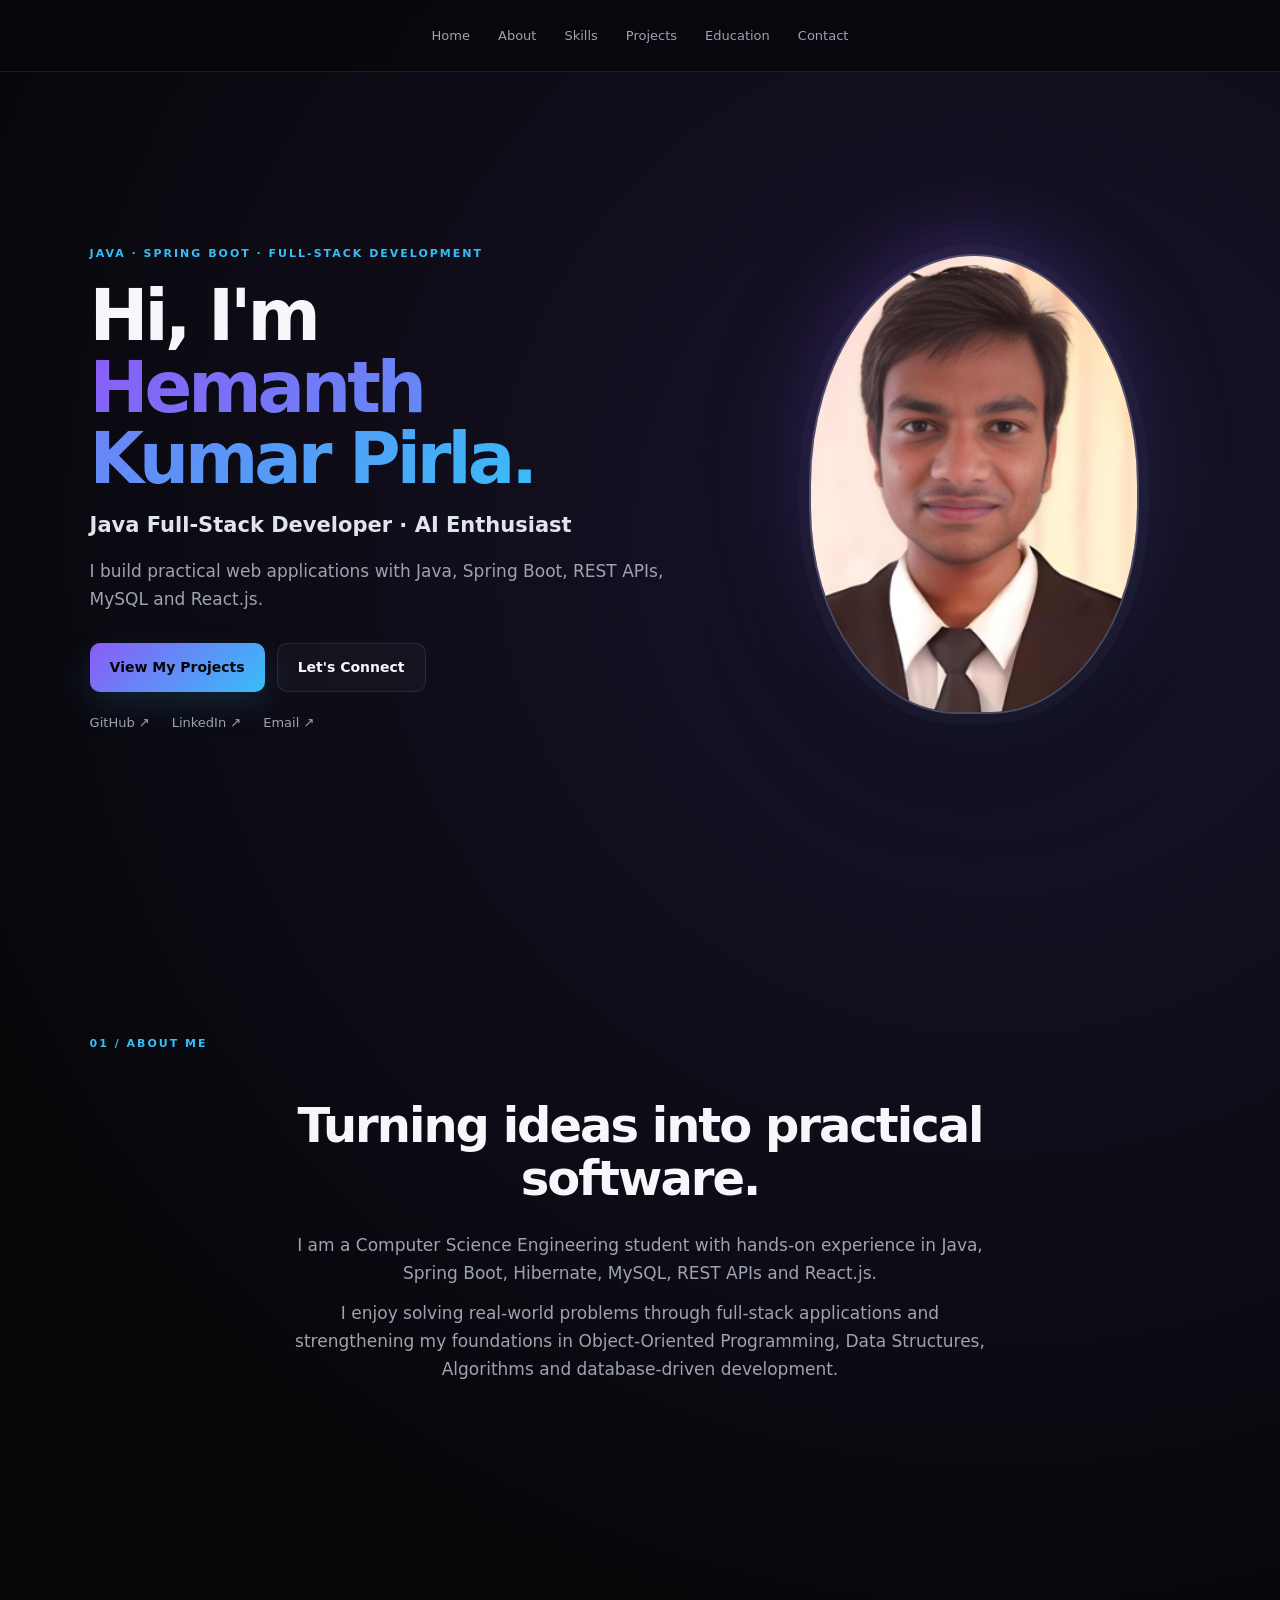
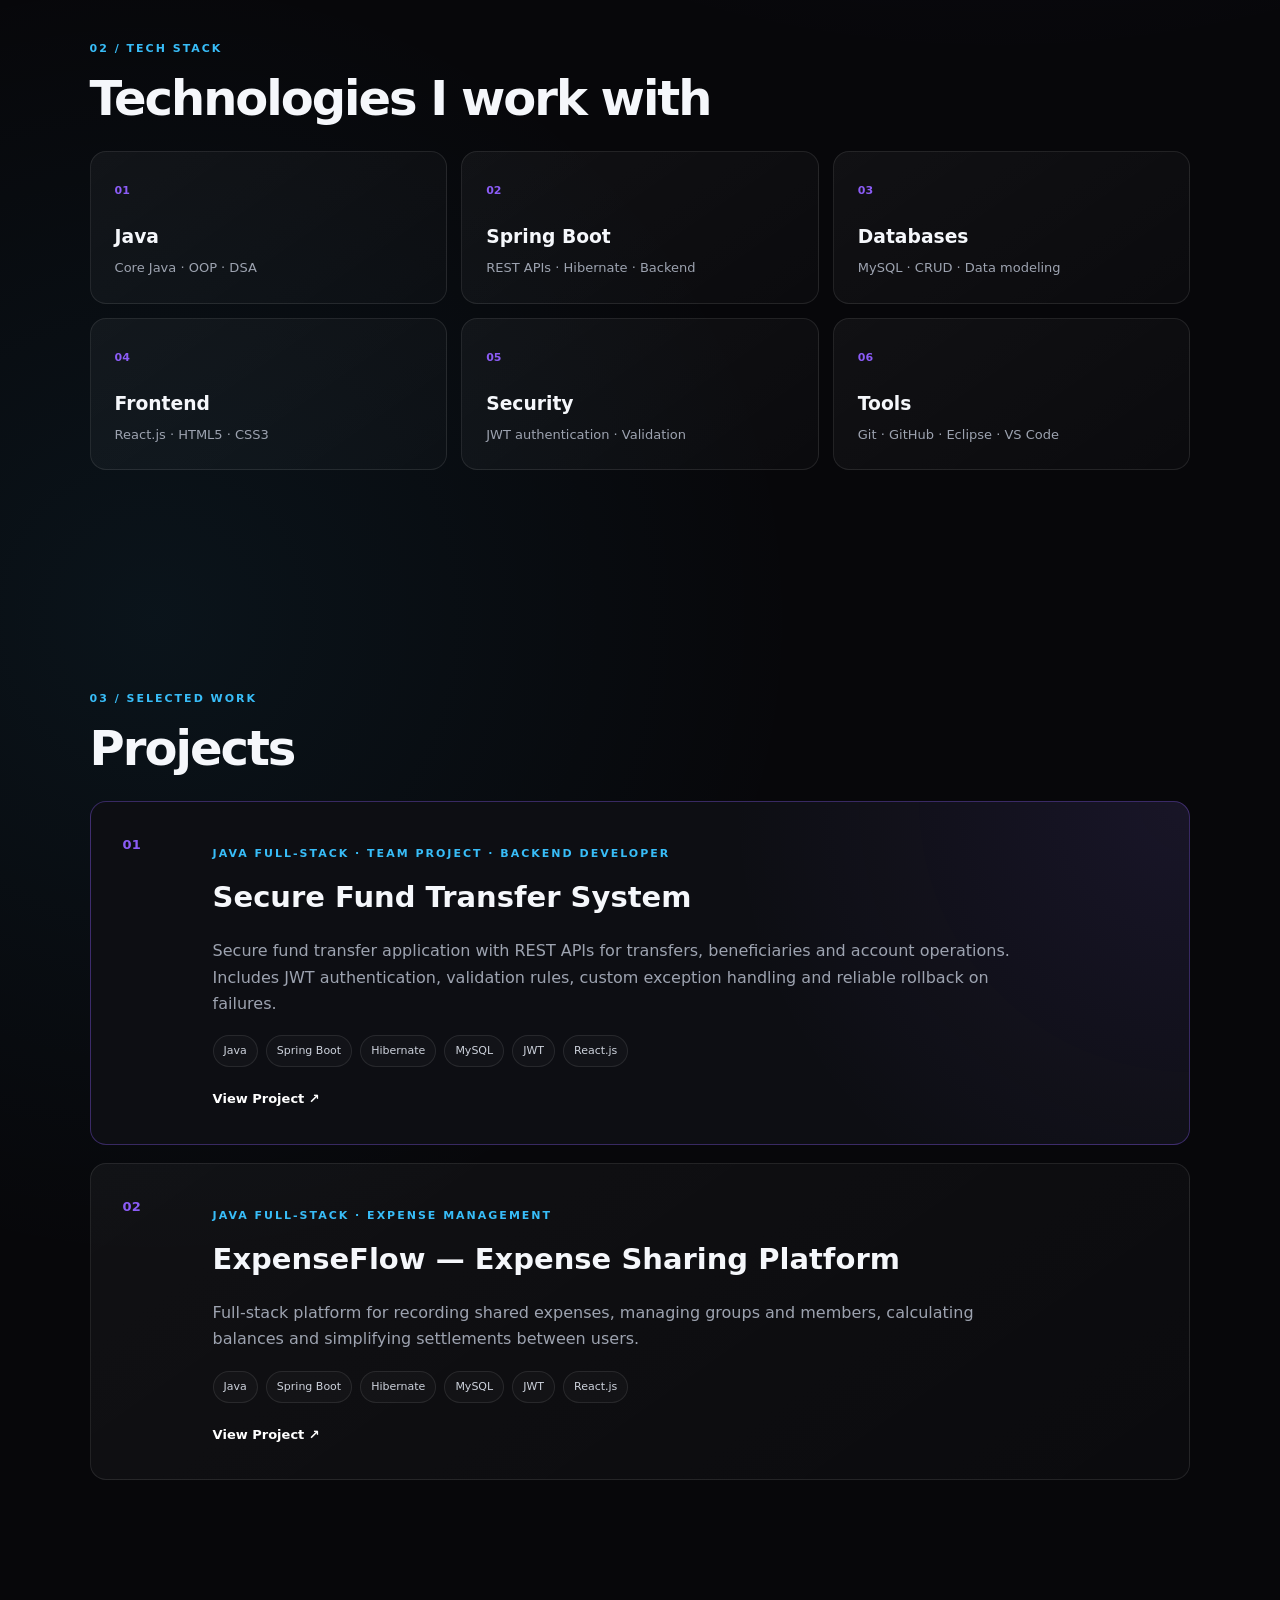
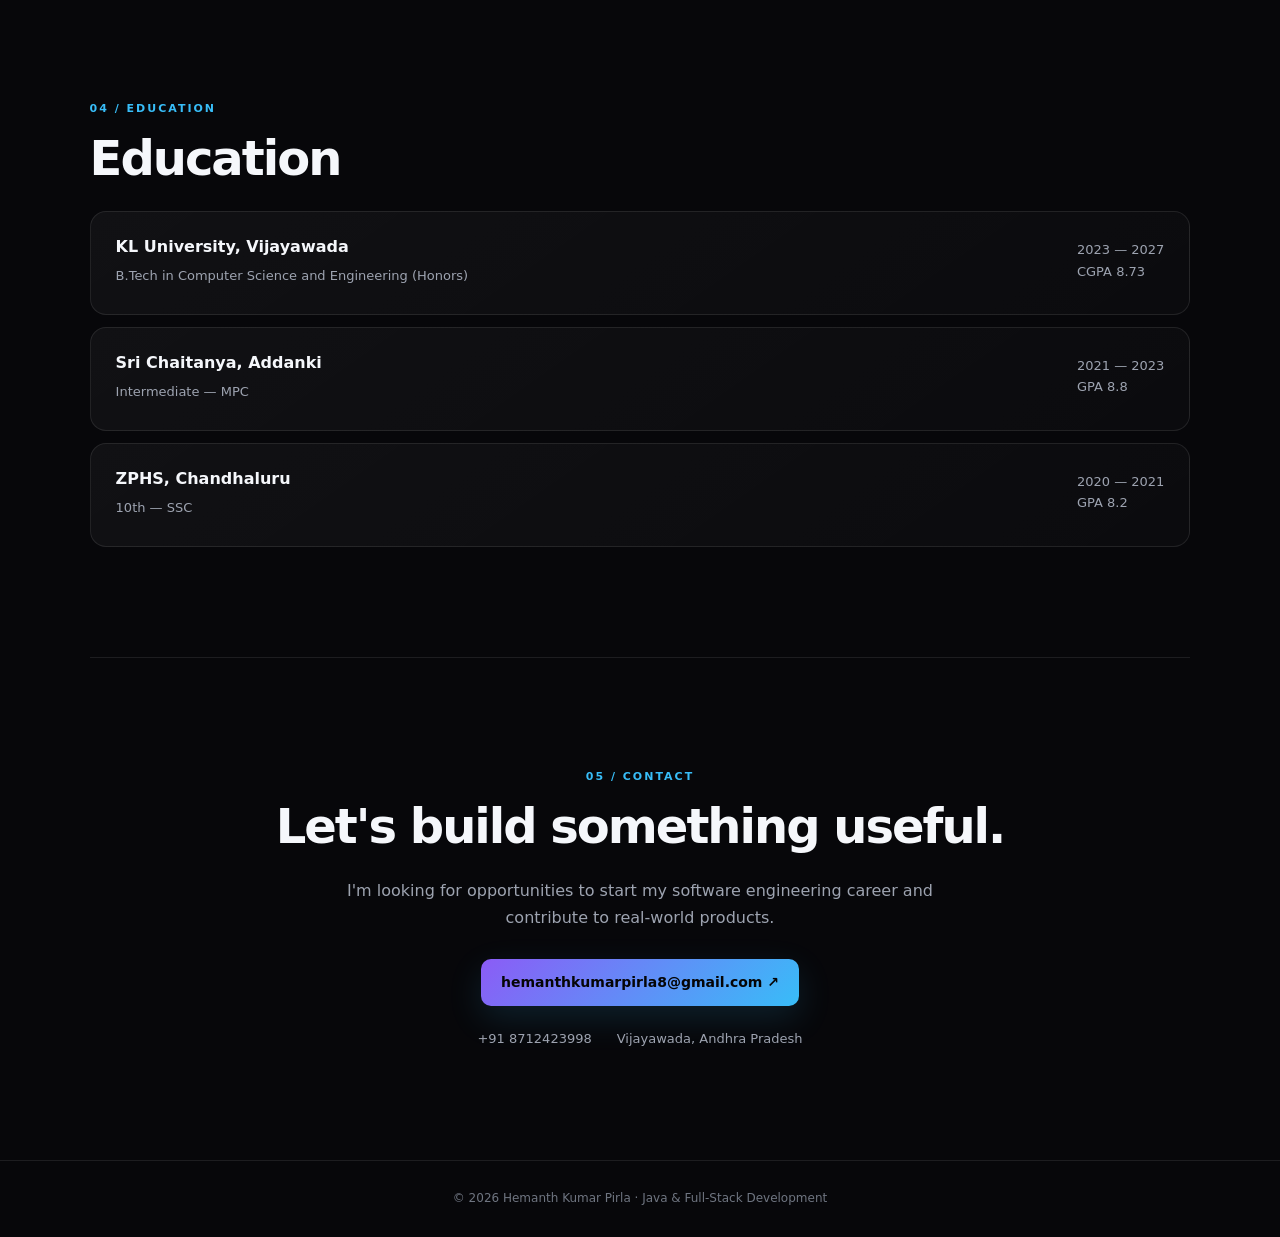
==== commit 59b02470: "fix: redesign hero layout and remove HKP branding" ====
--- a/index.html
+++ b/index.html
@@ -5,11 +5,11 @@
 <meta name="viewport" content="width=device-width,initial-scale=1">
 <meta name="description" content="Hemanth Kumar Pirla — Java and Full-Stack Developer">
 <title>Hemanth Kumar Pirla | Portfolio</title>
-<link rel="stylesheet" href="style.css">
+<link rel="stylesheet" href="style.css?v=4">
 </head>
 <body>
 <nav class="nav">
-  <a class="brand" href="#home">HKP<span>.</span></a>
+  <div class="nav-spacer"></div>
   <div class="nav-links">
     <a href="#home">Home</a>
     <a href="#about">About</a>
@@ -18,6 +18,7 @@
     <a href="#education">Education</a>
     <a href="#contact">Contact</a>
   </div>
+  <div class="nav-spacer"></div>
 </nav>
 
 <main>
@@ -38,13 +39,16 @@
         <a href="mailto:hemanthkumarpirla8@gmail.com">Email ↗</a>
       </div>
     </div>
+
     <div class="hero-photo-wrap">
       <div class="glow"></div>
+      <div class="photo-orbit orbit-one"></div>
+      <div class="photo-orbit orbit-two"></div>
       <img src="Myself.jpeg" alt="Hemanth Kumar Pirla" class="hero-photo">
     </div>
   </section>
 
-  <!-- ABOUT: INTRODUCTION ONLY -->
+  <!-- ABOUT: ABOUT INFORMATION ONLY -->
   <section id="about" class="section about-section">
     <div class="section-label">01 / ABOUT ME</div>
     <div class="about-content">
--- a/style.css
+++ b/style.css
@@ -1 +1 @@
-:root{--bg:#06070a;--panel:#0b0e13;--panel2:#10141b;--text:#f7f8fb;--muted:#98a1af;--line:rgba(255,255,255,.10);--violet:#9b7cff;--cyan:#4ddcff;--gradient:linear-gradient(120deg,#9b7cff 0%,#4ddcff 100%)}*{box-sizing:border-box}html{scroll-behavior:smooth}body{margin:0;background:radial-gradient(circle at 80% 10%,rgba(155,124,255,.14),transparent 28%),radial-gradient(circle at 10% 45%,rgba(77,220,255,.07),transparent 25%),var(--bg);color:var(--text);font-family:Inter,ui-sans-serif,system-ui,-apple-system,BlinkMacSystemFont,"Segoe UI",sans-serif;line-height:1.65}a{color:inherit}.nav{height:74px;position:sticky;top:0;z-index:50;display:flex;align-items:center;justify-content:space-between;padding:0 6%;background:rgba(6,7,10,.78);border-bottom:1px solid var(--line);backdrop-filter:blur(18px)}.brand{font-size:22px;font-weight:950;letter-spacing:-1.5px;text-decoration:none}.brand span{color:var(--cyan)}.nav-links{display:flex;gap:25px}.nav-links a{font-size:12px;color:var(--muted);text-decoration:none;transition:.2s}.nav-links a:hover{color:#fff}.hero{width:min(1180px,88%);min-height:calc(100vh - 74px);margin:auto;display:grid;grid-template-columns:1.15fr .85fr;align-items:center;gap:40px;padding:65px 0 80px}.availability{display:inline-flex;align-items:center;gap:9px;border:1px solid rgba(77,220,255,.18);background:rgba(77,220,255,.045);border-radius:999px;padding:7px 12px;color:#a8eafa;font-size:10px;font-weight:800;letter-spacing:1.3px}.availability i{width:7px;height:7px;border-radius:50%;background:#42e6a4;box-shadow:0 0 12px #42e6a4}.eyebrow{margin:27px 0 0;color:var(--cyan);font-size:11px;font-weight:900;letter-spacing:2.4px}.hero h1{font-size:clamp(45px,6vw,76px);line-height:1.02;letter-spacing:-4px;margin:17px 0}.hero h1 span,.section h2 span,.contact-section h2 span{background:var(--gradient);-webkit-background-clip:text;background-clip:text;color:transparent}.hero-description{max-width:690px;color:var(--muted);font-size:17px;margin:0}.hero-actions{display:flex;gap:12px;margin:30px 0 22px}.button{display:inline-flex;align-items:center;justify-content:center;gap:8px;padding:12px 19px;border-radius:10px;text-decoration:none;font-size:13px;font-weight:850;border:1px solid var(--line);transition:.25s}.button:hover{transform:translateY(-3px)}.primary{background:var(--gradient);color:#050608;border:0;box-shadow:0 12px 35px rgba(77,220,255,.12)}.ghost{background:rgba(255,255,255,.025)}.social-row{display:flex;gap:24px}.social-row a{font-size:12px;color:var(--muted);text-decoration:none}.social-row a:hover{color:#fff}.social-row span{color:var(--cyan)}.portrait-area{height:560px;position:relative;display:flex;align-items:center;justify-content:center}.portrait-glow{position:absolute;width:390px;height:500px;border-radius:50%;background:linear-gradient(160deg,rgba(155,124,255,.28),rgba(77,220,255,.12));filter:blur(45px)}.portrait-frame{position:relative;width:320px;height:475px;border-radius:50% 50% 46% 46%;padding:4px;background:linear-gradient(150deg,rgba(155,124,255,.9),rgba(77,220,255,.7),rgba(255,255,255,.08));box-shadow:0 30px 100px rgba(0,0,0,.7),0 0 50px rgba(155,124,255,.12);transform:rotate(1.5deg)}.portrait-frame:after{content:"";position:absolute;inset:10px;border:1px solid rgba(255,255,255,.18);border-radius:50% 50% 46% 46%;pointer-events:none}.portrait{width:100%;height:100%;object-fit:cover;object-position:center top;border-radius:50% 50% 46% 46%;display:block}.portrait-orbit{position:absolute;border:1px solid rgba(255,255,255,.08);border-radius:50%;transform:rotate(-18deg)}.orbit-one{width:410px;height:520px}.orbit-two{width:450px;height:555px;border-color:rgba(77,220,255,.10);transform:rotate(22deg)}.portrait-tag{position:absolute;bottom:42px;right:18px;background:rgba(10,12,17,.86);border:1px solid var(--line);backdrop-filter:blur(14px);border-radius:12px;padding:11px 14px;box-shadow:0 15px 35px rgba(0,0,0,.35)}.portrait-tag strong{display:block;font-size:13px;color:#fff}.portrait-tag span{font-size:8px;letter-spacing:1.3px;color:var(--muted)}.quick-nav{width:min(1000px,86%);margin:0 auto;border:1px solid var(--line);background:rgba(255,255,255,.025);border-radius:14px;display:grid;grid-template-columns:repeat(5,1fr);overflow:hidden}.quick-nav a{padding:16px 18px;text-decoration:none;border-right:1px solid var(--line);font-weight:800;font-size:12px;transition:.2s}.quick-nav a:last-child{border-right:0}.quick-nav a:hover{background:rgba(155,124,255,.08);color:#fff}.quick-nav small{color:var(--violet);margin-right:8px}.section{width:min(1120px,88%);margin:auto;padding:115px 0 20px}.section-heading{display:flex;justify-content:space-between;align-items:center;border-bottom:1px solid var(--line);padding-bottom:14px}.section-heading span{color:var(--cyan);font-size:10px;font-weight:900;letter-spacing:2px}.section-heading em{font-style:normal;color:#6f7785;font-size:11px}.section h2{font-size:clamp(32px,4vw,52px);line-height:1.08;letter-spacing:-2.5px;margin:28px 0 35px}.about-layout{display:grid;grid-template-columns:1fr 1fr;gap:90px}.about-layout h2{margin-top:0}.about-text{color:var(--muted);font-size:15px}.mini-stats{display:flex;gap:10px;margin-top:28px}.mini-stats div{flex:1;padding:15px;border:1px solid var(--line);border-radius:12px;background:rgba(255,255,255,.025)}.mini-stats strong{display:block;font-size:20px;color:#fff}.mini-stats small{font-size:8px;color:#6f7785;letter-spacing:1px}.skill-list{display:grid;grid-template-columns:repeat(2,1fr);gap:10px}.skill{display:flex;gap:20px;padding:22px;border:1px solid var(--line);border-radius:13px;background:linear-gradient(135deg,rgba(255,255,255,.035),rgba(255,255,255,.012));transition:.25s}.skill:hover{border-color:rgba(77,220,255,.25);transform:translateY(-2px)}.skill>b{color:var(--violet);font-size:11px}.skill h3{margin:0 0 3px;font-size:16px}.skill p{margin:0;color:var(--muted);font-size:12px}.projects-section{padding-top:120px}.projects-intro{display:flex;align-items:end;justify-content:space-between;gap:50px}.projects-intro h2{margin-bottom:18px}.projects-intro p{max-width:390px;color:var(--muted);font-size:13px}.project-card{position:relative;display:grid;grid-template-columns:90px 1fr;gap:25px;margin-top:18px;padding:31px;border:1px solid var(--line);border-radius:18px;overflow:hidden;background:var(--panel);box-shadow:0 20px 60px rgba(0,0,0,.22)}.project-card:before{content:"";position:absolute;left:0;top:0;bottom:0;width:3px;background:var(--gradient)}.project-card.expense:before{background:linear-gradient(180deg,#4ddcff,#7c5cff)}.project-index{font-size:12px;color:var(--violet);font-weight:900}.project-top{display:flex;justify-content:space-between;gap:15px;align-items:center}.project-top span{font-size:9px;color:var(--cyan);font-weight:900;letter-spacing:1.7px}.project-top a{font-size:11px;color:#fff;text-decoration:none}.project-top a:hover{color:var(--cyan)}.project-main h3{font-size:31px;letter-spacing:-1.3px;margin:10px 0}.project-main>p{color:var(--muted);max-width:850px;font-size:14px}.project-features{display:grid;grid-template-columns:repeat(3,1fr);gap:10px;margin:23px 0}.project-features div{padding:14px;border:1px solid var(--line);border-radius:10px;background:rgba(255,255,255,.018)}.project-features b{display:block;font-size:11px}.project-features small{display:block;color:var(--muted);font-size:10px;margin-top:4px}.tech{display:flex;flex-wrap:wrap;gap:7px}.tech span{padding:5px 9px;border-radius:999px;border:1px solid var(--line);color:#cbd2dd;font-size:10px;background:rgba(255,255,255,.02)}.education-list{display:grid;gap:10px}.education-item{display:flex;justify-content:space-between;align-items:center;padding:23px;border:1px solid var(--line);border-radius:14px;background:rgba(255,255,255,.025)}.education-item small{color:var(--cyan);font-size:9px;letter-spacing:1px}.education-item h3{margin:5px 0;font-size:17px}.education-item p{margin:0;color:var(--muted);font-size:12px}.education-item>strong{text-align:right;font-size:20px;color:#fff}.education-item>strong small{color:var(--muted);font-size:8px}.contact-section{width:min(1120px,88%);margin:115px auto 0;padding:75px 0;border-top:1px solid var(--line);text-align:center}.contact-section>span{color:var(--cyan);font-size:10px;font-weight:900;letter-spacing:2px}.contact-section h2{font-size:clamp(38px,5vw,62px);line-height:1.05;letter-spacing:-3px;margin:18px 0}.contact-section>p{color:var(--muted);max-width:560px;margin:0 auto 25px;font-size:14px}.contact-buttons{display:flex;justify-content:center;gap:10px}.contact-line{margin-top:22px;color:#697280;font-size:11px}footer{border-top:1px solid var(--line);text-align:center;padding:27px;color:#606876;font-size:11px}@media(max-width:850px){.nav{padding:0 5%}.nav-links{gap:12px}.nav-links a{font-size:10px}.hero{grid-template-columns:1fr;padding-top:55px}.portrait-area{order:-1;height:460px}.portrait-frame{width:245px;height:370px}.portrait-glow{width:300px;height:400px}.orbit-one{width:320px;height:420px}.orbit-two{width:350px;height:450px}.portrait-tag{right:8%;bottom:18px}.about-layout,.skill-list{grid-template-columns:1fr}.projects-intro{display:block}.project-features{grid-template-columns:1fr}.quick-nav{grid-template-columns:repeat(5,1fr);overflow-x:auto}.quick-nav a{min-width:125px}.project-card{grid-template-columns:1fr}.section{padding-top:90px}}@media(max-width:620px){.nav{height:auto;min-height:68px;align-items:flex-start;padding-top:15px;padding-bottom:15px;gap:10px}.brand{font-size:19px}.nav-links{display:flex;flex-wrap:wrap;justify-content:flex-end;gap:8px 12px}.nav-links a{font-size:9px}.hero{width:90%;gap:20px}.hero h1{font-size:44px;letter-spacing:-2.5px}.hero-description{font-size:14px}.hero-actions,.contact-buttons{flex-wrap:wrap}.portrait-area{height:390px}.portrait-frame{width:205px;height:315px}.orbit-one{width:270px;height:360px}.orbit-two{width:300px;height:385px}.portrait-tag{right:2px;bottom:5px}.quick-nav{width:90%}.quick-nav a{padding:13px 12px;font-size:10px}.section{width:90%}.section-heading em{display:none}.project-card{padding:22px}.project-main h3{font-size:25px}.education-item{align-items:flex-start}.education-item>strong{font-size:17px}.contact-section{width:90%}}+:root{--bg:#07070a;--panel:#0d0e13;--text:#f5f7fb;--muted:#9da3b0;--line:rgba(255,255,255,.09);--purple:#8b5cf6;--blue:#38bdf8;--gradient:linear-gradient(135deg,#8b5cf6,#38bdf8)}*{box-sizing:border-box}html{scroll-behavior:smooth}body{margin:0;background:radial-gradient(circle at 78% 12%,rgba(139,92,246,.14),transparent 28%),radial-gradient(circle at 12% 50%,rgba(56,189,248,.07),transparent 26%),var(--bg);color:var(--text);font-family:Inter,ui-sans-serif,system-ui,-apple-system,BlinkMacSystemFont,"Segoe UI",sans-serif;line-height:1.65}a{color:inherit}.nav{position:sticky;top:0;z-index:20;height:72px;display:flex;align-items:center;justify-content:space-between;padding:0 7%;border-bottom:1px solid var(--line);background:rgba(7,7,10,.8);backdrop-filter:blur(18px)}.brand{font-size:22px;font-weight:900;text-decoration:none;letter-spacing:-1px}.brand span{color:var(--blue)}.nav-links{display:flex;gap:28px}.nav-links a{font-size:13px;color:var(--muted);text-decoration:none;transition:.2s}.nav-links a:hover{color:#fff}.section{width:min(1160px,86%);margin:0 auto;padding:110px 0}.hero{min-height:calc(100vh - 72px);display:grid;grid-template-columns:minmax(0,1fr) minmax(360px,.75fr);align-items:center;gap:90px;padding-top:65px;padding-bottom:70px}.hero-copy{max-width:680px;margin-left:0}.eyebrow,.section-label,.project-type{color:var(--blue);font-size:11px;font-weight:800;letter-spacing:2px}.hero h1{font-size:clamp(44px,5.5vw,76px);line-height:1.02;letter-spacing:-4px;margin:18px 0 12px}.hero h1 span{background:var(--gradient);-webkit-background-clip:text;background-clip:text;color:transparent}.hero-role{font-size:21px;font-weight:700;color:#dfe4ed;margin:0 0 14px}.hero-text{max-width:590px;color:var(--muted);font-size:17px;margin:0}.actions{display:flex;gap:12px;margin:30px 0 20px}.btn{display:inline-flex;align-items:center;justify-content:center;padding:12px 20px;border-radius:10px;text-decoration:none;font-weight:800;font-size:14px;border:1px solid var(--line);transition:.25s}.btn:hover{transform:translateY(-3px)}.primary{background:var(--gradient);color:#050507;border:0;box-shadow:0 12px 35px rgba(56,189,248,.14)}.secondary{background:rgba(255,255,255,.03)}.socials{display:flex;gap:22px}.socials a{font-size:13px;color:var(--muted);text-decoration:none}.socials a:hover{color:#fff}.hero-photo-wrap{position:relative;display:flex;justify-content:center;align-items:center;min-height:500px}.glow{position:absolute;width:360px;height:500px;border-radius:50%;background:linear-gradient(145deg,rgba(139,92,246,.28),rgba(56,189,248,.14));filter:blur(40px)}.hero-photo{position:relative;width:330px;height:460px;object-fit:cover;object-position:center top;border-radius:50% 50% 45% 45%;border:2px solid rgba(255,255,255,.2);box-shadow:0 0 0 10px rgba(255,255,255,.025),0 30px 100px rgba(0,0,0,.68),0 0 55px rgba(139,92,246,.14)}.about-section{min-height:70vh;display:flex;flex-direction:column;justify-content:center}.about-content{max-width:820px;margin:32px auto 0;text-align:center}.about-content h2{font-size:clamp(32px,4vw,52px);line-height:1.12;letter-spacing:-2px;margin:0 0 25px}.about-content p{color:var(--muted);font-size:17px;margin:12px auto;max-width:720px}.section h2{font-size:clamp(30px,4vw,48px);line-height:1.12;letter-spacing:-2px;margin:14px 0 25px}.skill-grid{display:grid;grid-template-columns:repeat(3,1fr);gap:14px}.skill-card,.project,.timeline-item{background:linear-gradient(145deg,rgba(255,255,255,.045),rgba(255,255,255,.018));border:1px solid var(--line);border-radius:16px}.skill-card{padding:24px}.skill-card span{color:var(--purple);font-size:11px;font-weight:900}.skill-card h3{margin:20px 0 4px}.skill-card p{margin:0;color:var(--muted);font-size:13px}.projects{display:grid;gap:18px}.project{display:grid;grid-template-columns:90px 1fr;padding:32px}.project.featured{border-color:rgba(139,92,246,.35);background:radial-gradient(circle at 100% 0,rgba(139,92,246,.09),transparent 40%),var(--panel)}.project-number{font-size:13px;color:var(--purple);font-weight:900}.project-body h3{font-size:29px;margin:7px 0}.project-body>p:not(.project-type){color:var(--muted);max-width:820px}.tags{display:flex;flex-wrap:wrap;gap:8px;margin:18px 0}.tags span{font-size:11px;padding:6px 10px;border:1px solid var(--line);border-radius:999px;color:#cdd2dc;background:rgba(255,255,255,.025)}.project-link{display:inline-block;color:#fff;text-decoration:none;font-size:13px;font-weight:800}.project-link:hover{color:var(--blue)}.timeline{display:grid;gap:12px}.timeline-item{padding:22px 25px;display:flex;justify-content:space-between;gap:30px}.timeline-item strong{font-size:16px}.timeline-item p,.timeline-item span{color:var(--muted);margin:5px 0;font-size:13px}.contact{text-align:center;border-top:1px solid var(--line)}.contact>p{max-width:620px;margin:0 auto 28px;color:var(--muted)}.contact-meta{display:flex;justify-content:center;gap:25px;margin-top:22px;color:var(--muted);font-size:13px}footer{text-align:center;color:#6f7581;border-top:1px solid var(--line);padding:28px;font-size:12px}@media(max-width:900px){.nav-links{gap:15px}.hero{grid-template-columns:1fr;gap:35px;padding-top:70px}.hero-copy{max-width:720px;margin:0 auto;text-align:center}.hero-text{margin:0 auto}.actions,.socials{justify-content:center}.hero-photo-wrap{order:-1;min-height:410px}.hero-photo{width:275px;height:380px}.glow{width:300px;height:400px}.skill-grid{grid-template-columns:1fr 1fr}}@media(max-width:620px){.nav{padding:0 5%}.nav-links{display:none}.section{width:90%;padding:75px 0}.hero{min-height:auto;padding-top:55px;gap:15px}.hero-photo-wrap{min-height:350px}.hero-photo{width:230px;height:320px}.glow{width:250px;height:340px}.hero h1{font-size:44px;letter-spacing:-2.5px}.hero-role{font-size:18px}.actions{flex-direction:column;align-items:center}.btn{width:220px}.skill-grid{grid-template-columns:1fr}.project{grid-template-columns:1fr;gap:12px}.timeline-item{flex-direction:column;gap:5px}.contact-meta{flex-direction:column;gap:5px}}
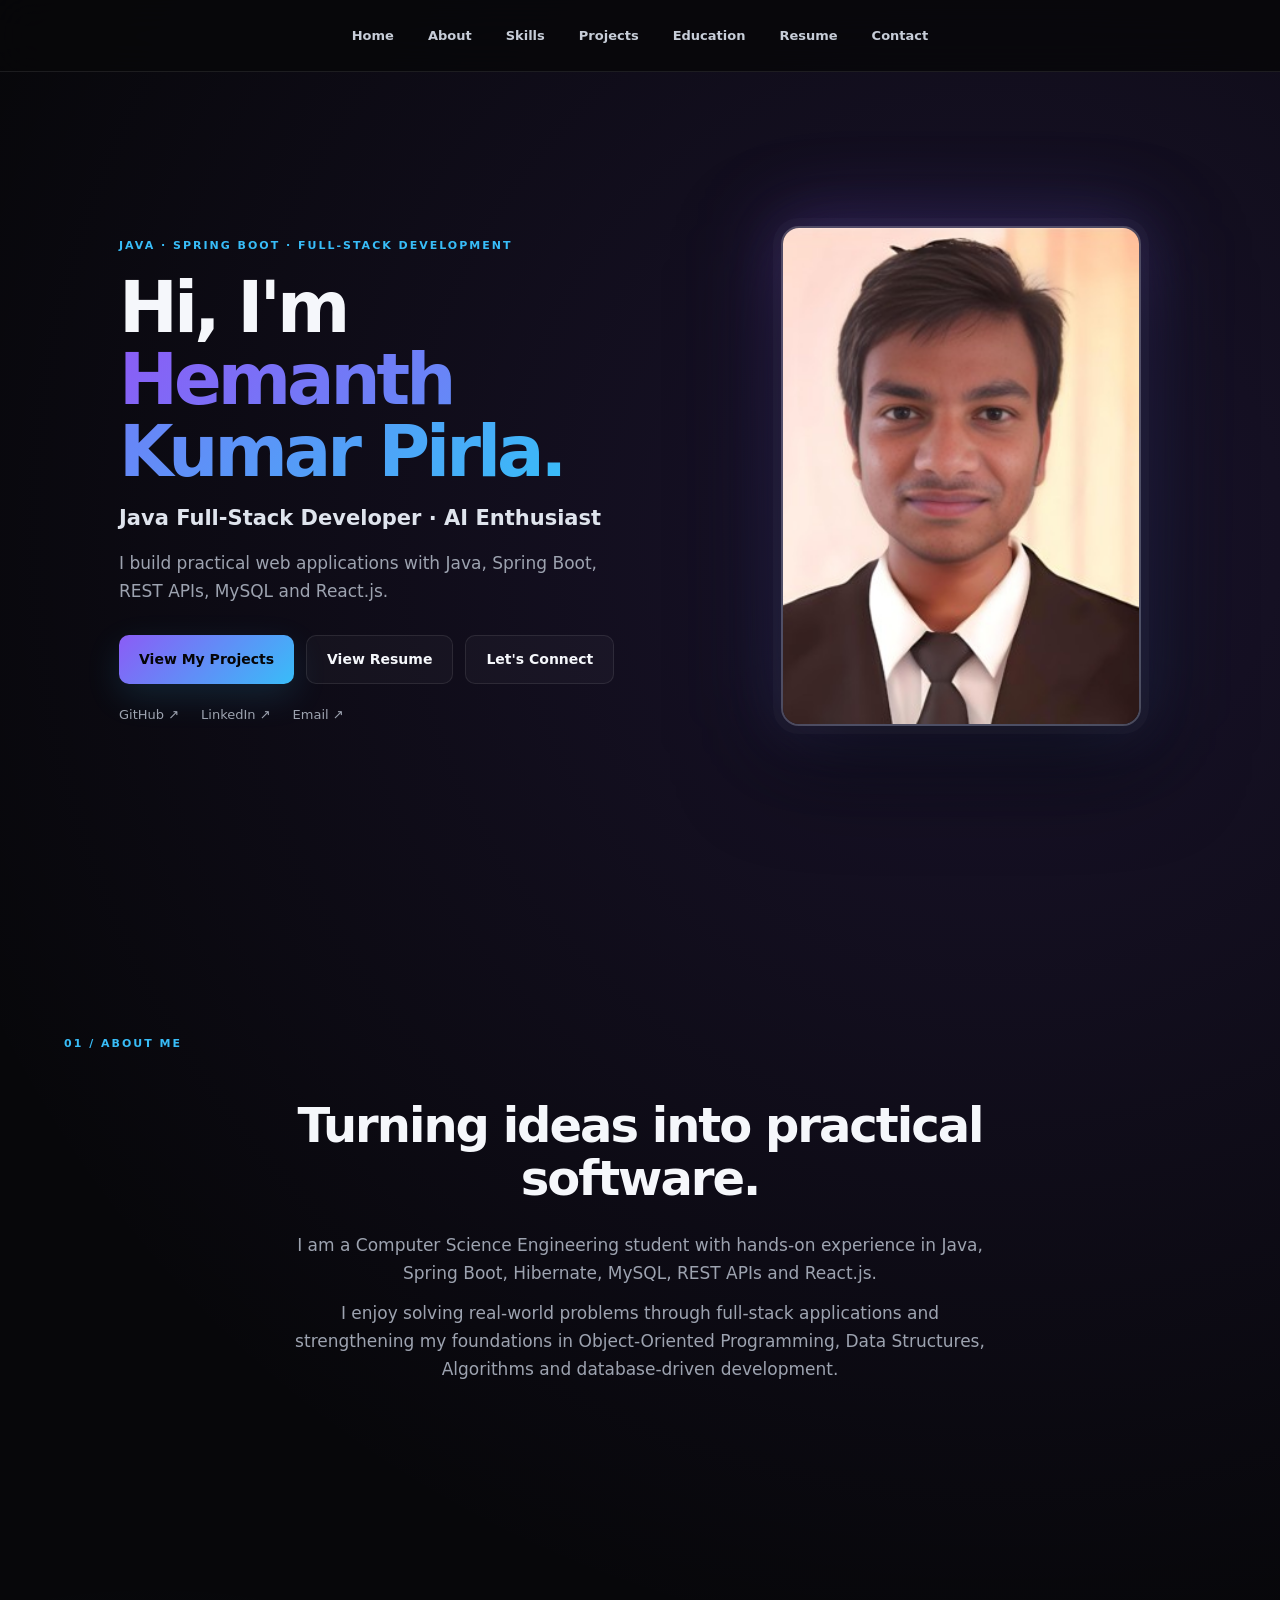
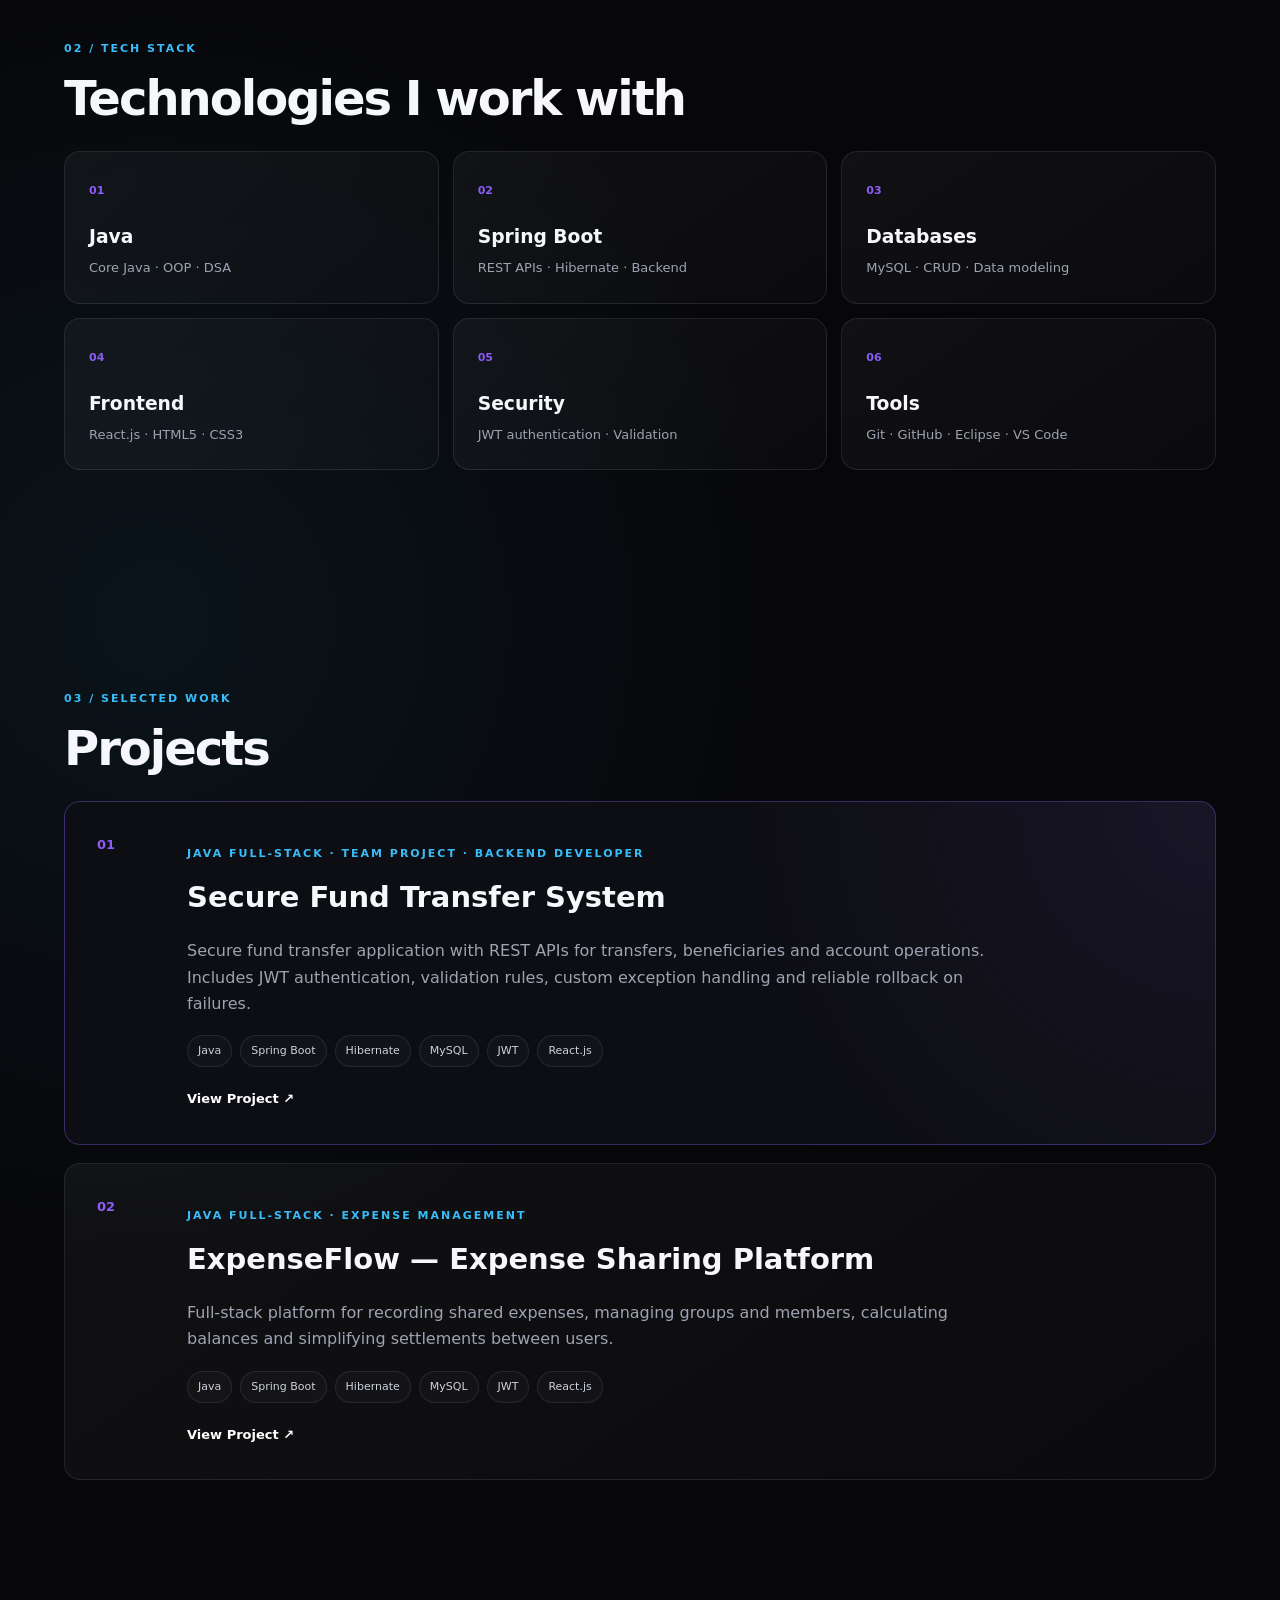
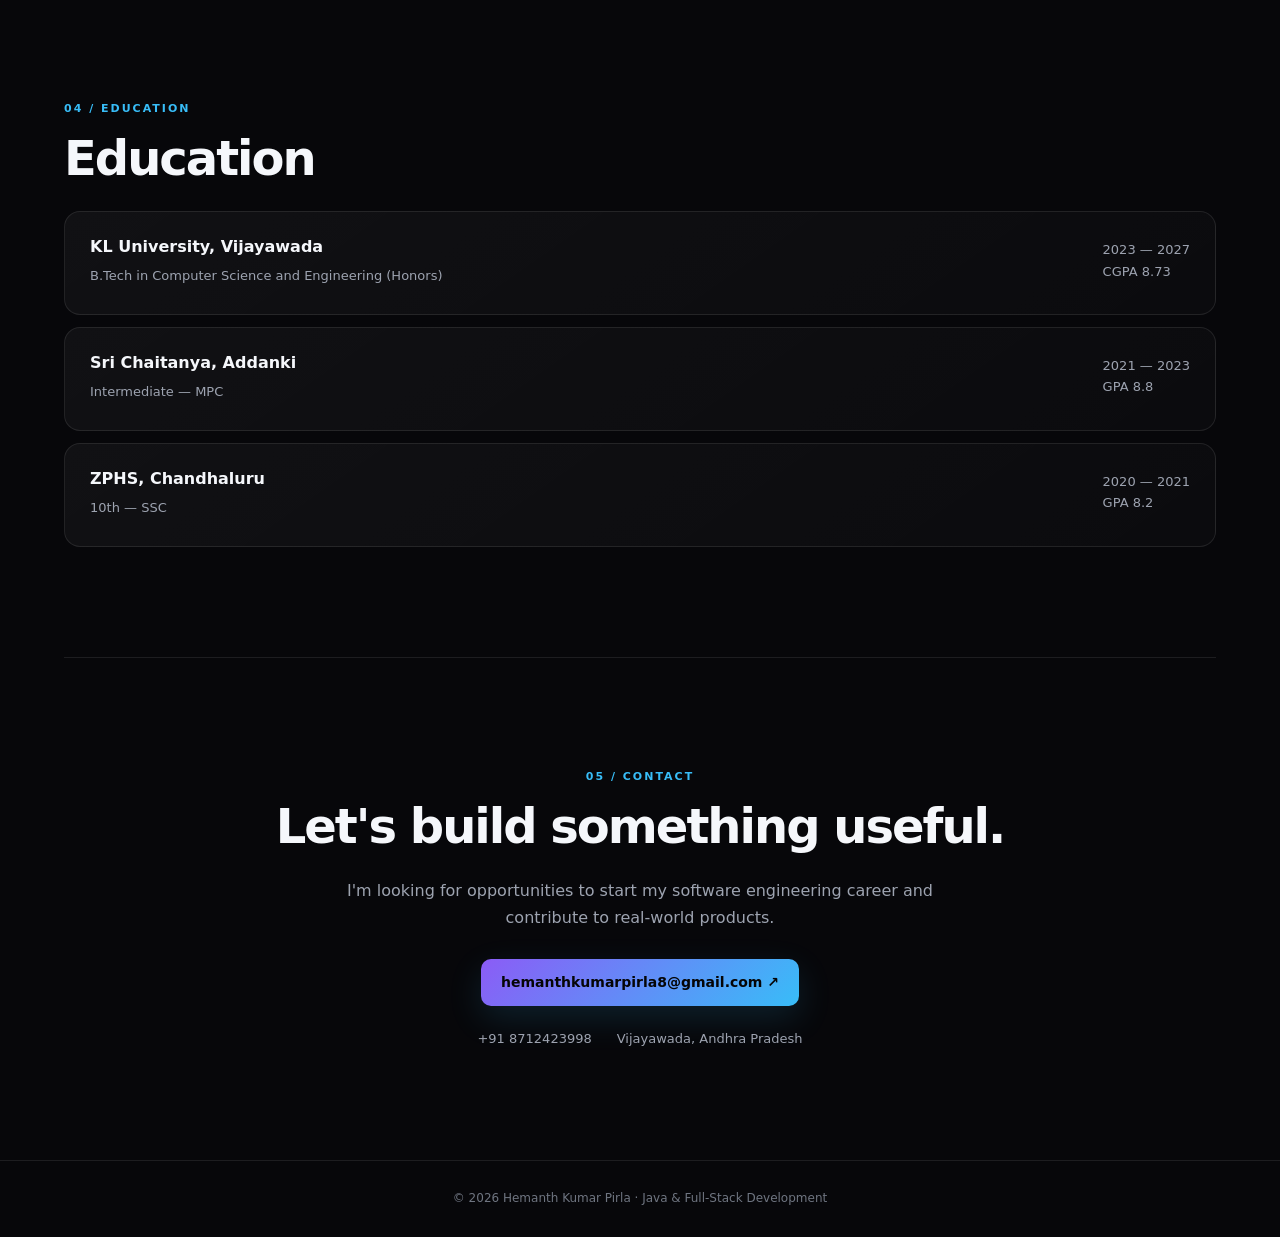
==== commit 87290868: "Add Resume navigation and home button" ====
--- a/index.html
+++ b/index.html
@@ -16,6 +16,7 @@
     <a href="#skills">Skills</a>
     <a href="#projects">Projects</a>
     <a href="#education">Education</a>
+    <a href="Resume.pdf" target="_blank" rel="noreferrer">Resume</a>
     <a href="#contact">Contact</a>
   </div>
   <div class="nav-spacer"></div>
@@ -31,6 +32,7 @@
       <p class="hero-text">I build practical web applications with Java, Spring Boot, REST APIs, MySQL and React.js.</p>
       <div class="actions">
         <a class="btn primary" href="#projects">View My Projects</a>
+        <a class="btn secondary" href="Resume.pdf" target="_blank" rel="noreferrer">View Resume</a>
         <a class="btn secondary" href="#contact">Let's Connect</a>
       </div>
       <div class="socials">
--- a/style.css
+++ b/style.css
@@ -1 +1 @@
-:root{--bg:#07070a;--panel:#0d0e13;--text:#f5f7fb;--muted:#9da3b0;--line:rgba(255,255,255,.09);--purple:#8b5cf6;--blue:#38bdf8;--gradient:linear-gradient(135deg,#8b5cf6,#38bdf8)}*{box-sizing:border-box}html{scroll-behavior:smooth}body{margin:0;background:radial-gradient(circle at 78% 12%,rgba(139,92,246,.14),transparent 28%),radial-gradient(circle at 12% 50%,rgba(56,189,248,.07),transparent 26%),var(--bg);color:var(--text);font-family:Inter,ui-sans-serif,system-ui,-apple-system,BlinkMacSystemFont,"Segoe UI",sans-serif;line-height:1.65}a{color:inherit}.nav{position:sticky;top:0;z-index:20;height:72px;display:flex;align-items:center;justify-content:space-between;padding:0 7%;border-bottom:1px solid var(--line);background:rgba(7,7,10,.8);backdrop-filter:blur(18px)}.brand{font-size:22px;font-weight:900;text-decoration:none;letter-spacing:-1px}.brand span{color:var(--blue)}.nav-links{display:flex;gap:28px}.nav-links a{font-size:13px;color:var(--muted);text-decoration:none;transition:.2s}.nav-links a:hover{color:#fff}.section{width:min(1160px,86%);margin:0 auto;padding:110px 0}.hero{min-height:calc(100vh - 72px);display:grid;grid-template-columns:minmax(0,1fr) minmax(360px,.75fr);align-items:center;gap:90px;padding-top:65px;padding-bottom:70px}.hero-copy{max-width:680px;margin-left:0}.eyebrow,.section-label,.project-type{color:var(--blue);font-size:11px;font-weight:800;letter-spacing:2px}.hero h1{font-size:clamp(44px,5.5vw,76px);line-height:1.02;letter-spacing:-4px;margin:18px 0 12px}.hero h1 span{background:var(--gradient);-webkit-background-clip:text;background-clip:text;color:transparent}.hero-role{font-size:21px;font-weight:700;color:#dfe4ed;margin:0 0 14px}.hero-text{max-width:590px;color:var(--muted);font-size:17px;margin:0}.actions{display:flex;gap:12px;margin:30px 0 20px}.btn{display:inline-flex;align-items:center;justify-content:center;padding:12px 20px;border-radius:10px;text-decoration:none;font-weight:800;font-size:14px;border:1px solid var(--line);transition:.25s}.btn:hover{transform:translateY(-3px)}.primary{background:var(--gradient);color:#050507;border:0;box-shadow:0 12px 35px rgba(56,189,248,.14)}.secondary{background:rgba(255,255,255,.03)}.socials{display:flex;gap:22px}.socials a{font-size:13px;color:var(--muted);text-decoration:none}.socials a:hover{color:#fff}.hero-photo-wrap{position:relative;display:flex;justify-content:center;align-items:center;min-height:500px}.glow{position:absolute;width:360px;height:500px;border-radius:50%;background:linear-gradient(145deg,rgba(139,92,246,.28),rgba(56,189,248,.14));filter:blur(40px)}.hero-photo{position:relative;width:330px;height:460px;object-fit:cover;object-position:center top;border-radius:50% 50% 45% 45%;border:2px solid rgba(255,255,255,.2);box-shadow:0 0 0 10px rgba(255,255,255,.025),0 30px 100px rgba(0,0,0,.68),0 0 55px rgba(139,92,246,.14)}.about-section{min-height:70vh;display:flex;flex-direction:column;justify-content:center}.about-content{max-width:820px;margin:32px auto 0;text-align:center}.about-content h2{font-size:clamp(32px,4vw,52px);line-height:1.12;letter-spacing:-2px;margin:0 0 25px}.about-content p{color:var(--muted);font-size:17px;margin:12px auto;max-width:720px}.section h2{font-size:clamp(30px,4vw,48px);line-height:1.12;letter-spacing:-2px;margin:14px 0 25px}.skill-grid{display:grid;grid-template-columns:repeat(3,1fr);gap:14px}.skill-card,.project,.timeline-item{background:linear-gradient(145deg,rgba(255,255,255,.045),rgba(255,255,255,.018));border:1px solid var(--line);border-radius:16px}.skill-card{padding:24px}.skill-card span{color:var(--purple);font-size:11px;font-weight:900}.skill-card h3{margin:20px 0 4px}.skill-card p{margin:0;color:var(--muted);font-size:13px}.projects{display:grid;gap:18px}.project{display:grid;grid-template-columns:90px 1fr;padding:32px}.project.featured{border-color:rgba(139,92,246,.35);background:radial-gradient(circle at 100% 0,rgba(139,92,246,.09),transparent 40%),var(--panel)}.project-number{font-size:13px;color:var(--purple);font-weight:900}.project-body h3{font-size:29px;margin:7px 0}.project-body>p:not(.project-type){color:var(--muted);max-width:820px}.tags{display:flex;flex-wrap:wrap;gap:8px;margin:18px 0}.tags span{font-size:11px;padding:6px 10px;border:1px solid var(--line);border-radius:999px;color:#cdd2dc;background:rgba(255,255,255,.025)}.project-link{display:inline-block;color:#fff;text-decoration:none;font-size:13px;font-weight:800}.project-link:hover{color:var(--blue)}.timeline{display:grid;gap:12px}.timeline-item{padding:22px 25px;display:flex;justify-content:space-between;gap:30px}.timeline-item strong{font-size:16px}.timeline-item p,.timeline-item span{color:var(--muted);margin:5px 0;font-size:13px}.contact{text-align:center;border-top:1px solid var(--line)}.contact>p{max-width:620px;margin:0 auto 28px;color:var(--muted)}.contact-meta{display:flex;justify-content:center;gap:25px;margin-top:22px;color:var(--muted);font-size:13px}footer{text-align:center;color:#6f7581;border-top:1px solid var(--line);padding:28px;font-size:12px}@media(max-width:900px){.nav-links{gap:15px}.hero{grid-template-columns:1fr;gap:35px;padding-top:70px}.hero-copy{max-width:720px;margin:0 auto;text-align:center}.hero-text{margin:0 auto}.actions,.socials{justify-content:center}.hero-photo-wrap{order:-1;min-height:410px}.hero-photo{width:275px;height:380px}.glow{width:300px;height:400px}.skill-grid{grid-template-columns:1fr 1fr}}@media(max-width:620px){.nav{padding:0 5%}.nav-links{display:none}.section{width:90%;padding:75px 0}.hero{min-height:auto;padding-top:55px;gap:15px}.hero-photo-wrap{min-height:350px}.hero-photo{width:230px;height:320px}.glow{width:250px;height:340px}.hero h1{font-size:44px;letter-spacing:-2.5px}.hero-role{font-size:18px}.actions{flex-direction:column;align-items:center}.btn{width:220px}.skill-grid{grid-template-columns:1fr}.project{grid-template-columns:1fr;gap:12px}.timeline-item{flex-direction:column;gap:5px}.contact-meta{flex-direction:column;gap:5px}}+:root{--bg:#07070a;--panel:#0d0e13;--text:#f5f7fb;--muted:#9da3b0;--line:rgba(255,255,255,.09);--purple:#8b5cf6;--blue:#38bdf8;--gradient:linear-gradient(135deg,#8b5cf6,#38bdf8)}*{box-sizing:border-box}html{scroll-behavior:smooth}body{margin:0;background:radial-gradient(circle at 78% 12%,rgba(139,92,246,.14),transparent 28%),radial-gradient(circle at 12% 50%,rgba(56,189,248,.07),transparent 26%),var(--bg);color:var(--text);font-family:Inter,ui-sans-serif,system-ui,-apple-system,BlinkMacSystemFont,"Segoe UI",sans-serif;line-height:1.65}a{color:inherit}.nav{position:sticky;top:0;z-index:20;height:72px;display:grid;grid-template-columns:1fr auto 1fr;align-items:center;padding:0 5%;border-bottom:1px solid var(--line);background:rgba(7,7,10,.86);backdrop-filter:blur(18px)}.nav-spacer{min-width:40px}.nav-links{display:flex;justify-content:center;gap:34px}.nav-links a{font-size:13px;color:#c7cdd8;text-decoration:none;transition:.2s;font-weight:650}.nav-links a:hover{color:#fff}.section{width:min(1180px,90%);margin:0 auto;padding:110px 0}.hero{min-height:calc(100vh - 72px);display:grid;grid-template-columns:minmax(0,1.05fr) minmax(390px,.95fr);align-items:center;gap:80px;padding:70px 0 90px}.hero-copy{max-width:700px;padding-left:55px}.eyebrow,.section-label,.project-type{color:var(--blue);font-size:11px;font-weight:800;letter-spacing:2px}.hero h1{font-size:clamp(45px,5.5vw,76px);line-height:1.02;letter-spacing:-4px;margin:18px 0 12px}.hero h1 span{background:var(--gradient);-webkit-background-clip:text;background-clip:text;color:transparent}.hero-role{font-size:21px;font-weight:700;color:#dfe4ed;margin:0 0 14px}.hero-text{max-width:590px;color:var(--muted);font-size:17px;margin:0}.actions{display:flex;gap:12px;margin:30px 0 20px}.btn{display:inline-flex;align-items:center;justify-content:center;padding:12px 20px;border-radius:10px;text-decoration:none;font-weight:800;font-size:14px;border:1px solid var(--line);transition:.25s}.btn:hover{transform:translateY(-3px)}.primary{background:var(--gradient);color:#050507;border:0;box-shadow:0 12px 35px rgba(56,189,248,.14)}.secondary{background:rgba(255,255,255,.03)}.socials{display:flex;gap:22px}.socials a{font-size:13px;color:var(--muted);text-decoration:none}.socials a:hover{color:#fff}.hero-photo-wrap{position:relative;display:flex;justify-content:center;align-items:center;min-height:570px}.glow{position:absolute;width:370px;height:510px;border-radius:24px;background:linear-gradient(145deg,rgba(139,92,246,.28),rgba(56,189,248,.14));filter:blur(42px)}.hero-photo{position:relative;z-index:2;width:360px;height:500px;object-fit:cover;object-position:center top;border-radius:18px;border:2px solid rgba(255,255,255,.22);box-shadow:0 0 0 8px rgba(255,255,255,.025),0 30px 100px rgba(0,0,0,.68),0 0 55px rgba(139,92,246,.16)}.photo-orbit{display:none}.about-section{min-height:70vh;display:flex;flex-direction:column;justify-content:center}.about-content{max-width:820px;margin:32px auto 0;text-align:center}.about-content h2{font-size:clamp(32px,4vw,52px);line-height:1.12;letter-spacing:-2px;margin:0 0 25px}.about-content p{color:var(--muted);font-size:17px;margin:12px auto;max-width:720px}.section h2{font-size:clamp(30px,4vw,48px);line-height:1.12;letter-spacing:-2px;margin:14px 0 25px}.skill-grid{display:grid;grid-template-columns:repeat(3,1fr);gap:14px}.skill-card,.project,.timeline-item{background:linear-gradient(145deg,rgba(255,255,255,.045),rgba(255,255,255,.018));border:1px solid var(--line);border-radius:16px}.skill-card{padding:24px}.skill-card span{color:var(--purple);font-size:11px;font-weight:900}.skill-card h3{margin:20px 0 4px}.skill-card p{margin:0;color:var(--muted);font-size:13px}.projects{display:grid;gap:18px}.project{display:grid;grid-template-columns:90px 1fr;padding:32px}.project.featured{border-color:rgba(139,92,246,.35);background:radial-gradient(circle at 100% 0,rgba(139,92,246,.09),transparent 40%),var(--panel)}.project-number{font-size:13px;color:var(--purple);font-weight:900}.project-body h3{font-size:29px;margin:7px 0}.project-body>p:not(.project-type){color:var(--muted);max-width:820px}.tags{display:flex;flex-wrap:wrap;gap:8px;margin:18px 0}.tags span{font-size:11px;padding:6px 10px;border:1px solid var(--line);border-radius:999px;color:#cdd2dc;background:rgba(255,255,255,.025)}.project-link{display:inline-block;color:#fff;text-decoration:none;font-size:13px;font-weight:800}.project-link:hover{color:var(--blue)}.timeline{display:grid;gap:12px}.timeline-item{padding:22px 25px;display:flex;justify-content:space-between;gap:30px}.timeline-item strong{font-size:16px}.timeline-item p,.timeline-item span{color:var(--muted);margin:5px 0;font-size:13px}.contact{text-align:center;border-top:1px solid var(--line)}.contact>p{max-width:620px;margin:0 auto 28px;color:var(--muted)}.contact-meta{display:flex;justify-content:center;gap:25px;margin-top:22px;color:var(--muted);font-size:13px}footer{text-align:center;color:#6f7581;border-top:1px solid var(--line);padding:28px;font-size:12px}@media(max-width:900px){.nav{display:flex;justify-content:center}.nav-spacer{display:none}.nav-links{gap:18px;flex-wrap:wrap}.hero{grid-template-columns:1fr;gap:25px;padding-top:55px}.hero-copy{max-width:720px;margin:0 auto;padding-left:0;text-align:center}.hero-text{margin:0 auto}.actions,.socials{justify-content:center}.hero-photo-wrap{order:-1;min-height:450px}.hero-photo{width:300px;height:420px}.glow{width:320px;height:440px}.skill-grid{grid-template-columns:1fr 1fr}}@media(max-width:620px){.nav{height:auto;min-height:68px;padding:14px 5%}.nav-links{gap:10px 15px}.nav-links a{font-size:10px}.section{width:90%;padding:75px 0}.hero{min-height:auto;padding-top:45px;gap:5px}.hero-photo-wrap{min-height:350px}.hero-photo{width:230px;height:330px}.glow{width:250px;height:340px}.hero h1{font-size:44px;letter-spacing:-2.5px}.hero-role{font-size:18px}.actions{flex-direction:column;align-items:center}.btn{width:220px}.skill-grid{grid-template-columns:1fr}.project{grid-template-columns:1fr;gap:12px}.timeline-item{flex-direction:column;gap:5px}.contact-meta{flex-direction:column;gap:5px}}
